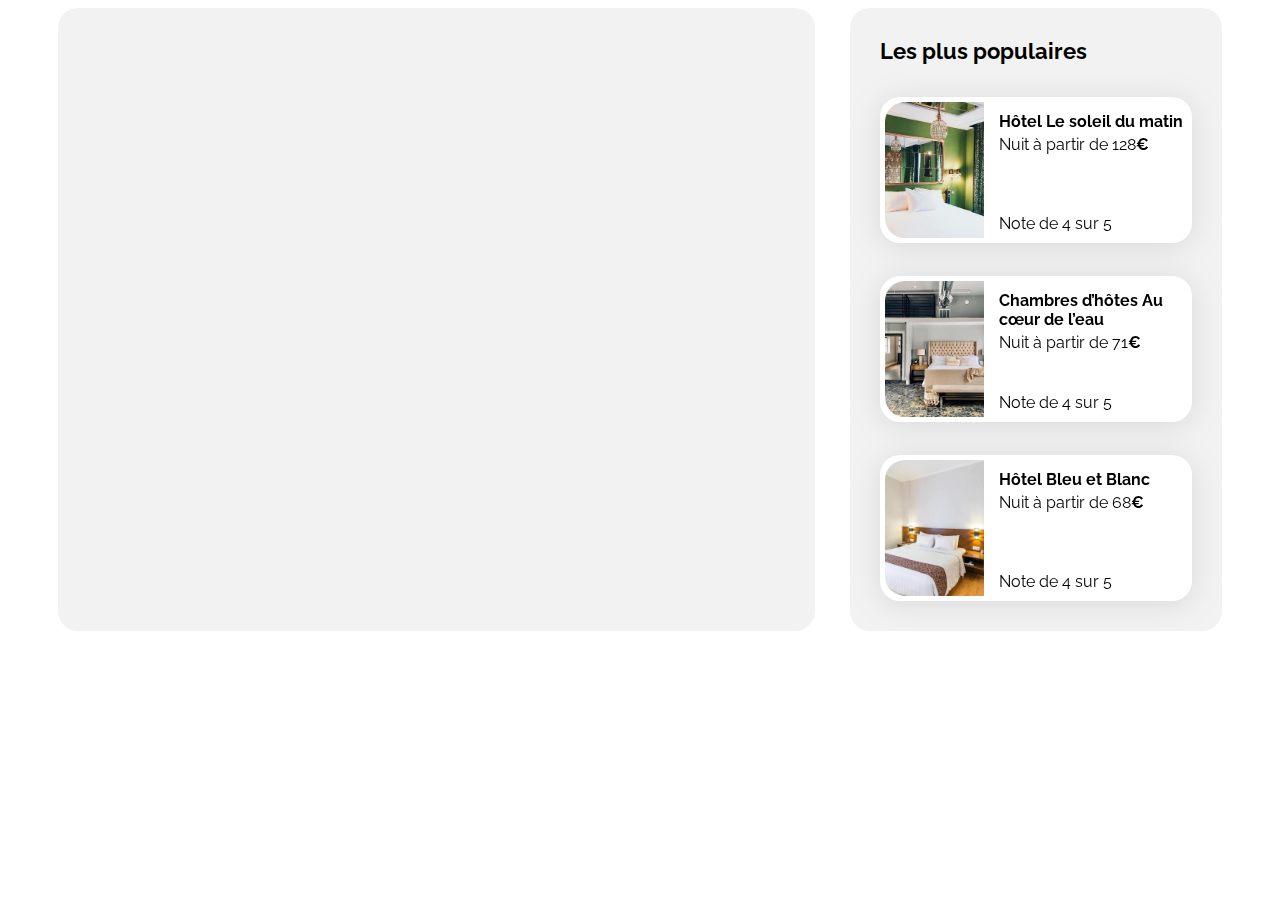
==== index.html @ ba0b985a "Code de base" ====
<!DOCTYPE html>
<html lang="fr">

<head>
    <meta charset="UTF-8">
    <meta name="viewport" content="width=device-width, initial-scale=1.0">
    <title>Booki</title>
    <link rel="preconnect" href="https://fonts.googleapis.com">
    <link rel="preconnect" href="https://fonts.gstatic.com" crossorigin>
    <link href="https://fonts.googleapis.com/css2?family=Raleway:wght@400;500;700&display=swap" rel="stylesheet">
    <link rel="stylesheet" href="https://cdnjs.cloudflare.com/ajax/libs/font-awesome/6.2.1/css/all.min.css"
        integrity="sha512-MV7K8+y+gLIBoVD59lQIYicR65iaqukzvf/nwasF0nqhPay5w/9lJmVM2hMDcnK1OnMGCdVK+iQrJ7lzPJQd1w=="
        crossorigin="anonymous" referrerpolicy="no-referrer" />
    <link rel="stylesheet" href="./css/style.css">
</head>

<body>
    <div class="main-container">
        <header></header>
        <main>
            <div class="hebergements-and-populaires">
                <section class="hebergements">

                </section>
                <section class="populaires">
                    <div class="populaires-title">
                        <h2 class="section-title">Les plus populaires</h2>
                        <i class="fa-solid fa-chart-line" aria-hidden="true"></i>
                    </div>
                    <div class="populaires-cards">
                        <article class="card">
                            <img src="./images/hebergements/emile-guillemot.jpg" alt="Image de la chambre d'hôtel montrant un lit">
                            <div class="card-content">
                                <div class="card-txt">
                                    <h3 class="card-title">Hôtel Le soleil du matin</h3>
                                    <p class="card-subtitle">Nuit à partir de 128<span class="euro">€</span></p>
                                </div>
                                <div class="card-rating">
                                    <i class="fa-xs fa-solid fa-star" aria-hidden="true"></i>
                                    <i class="fa-xs fa-solid fa-star" aria-hidden="true"></i>
                                    <i class="fa-xs fa-solid fa-star" aria-hidden="true"></i>
                                    <i class="fa-xs fa-solid fa-star" aria-hidden="true"></i>
                                    <i class="fa-xs fa-solid fa-star neutral-star" aria-hidden="true"></i>
                                    <span class="sr-only">Note de 4 sur 5</span>
                                </div>
                            </div>
                        </article>
                        <article class="card">
                            <img src="./images/hebergements/aw-creative.jpg" alt="Image de la chambre d'hôtel montrant un lit">
                            <div class="card-content">
                                <div class="card-txt">
                                    <h3 class="card-title">Chambres d’hôtes Au cœur de l’eau</h3>
                                    <p class="card-subtitle">Nuit à partir de 71<span class="euro">€</span></p>
                                </div>
                                <div class="card-rating">
                                    <i class="fa-xs fa-solid fa-star" aria-hidden="true"></i>
                                    <i class="fa-xs fa-solid fa-star" aria-hidden="true"></i>
                                    <i class="fa-xs fa-solid fa-star" aria-hidden="true"></i>
                                    <i class="fa-xs fa-solid fa-star" aria-hidden="true"></i>
                                    <i class="fa-xs fa-solid fa-star neutral-star" aria-hidden="true"></i>
                                    <span class="sr-only">Note de 4 sur 5</span>
                                </div>
                            </div>
                        </article>
                        <article class="card">
                            <img src="./images/hebergements/febrian-zakaria2.jpg" alt="Image de la chambre d'hôtel montrant un lit">
                            <div class="card-content">
                                <div class="card-txt">
                                    <h3 class="card-title">Hôtel Bleu et Blanc</h3>
                                    <p class="card-subtitle">Nuit à partir de 68<span class="euro">€</span></p>
                                </div>
                                <div class="card-rating">
                                    <i class="fa-xs fa-solid fa-star" aria-hidden="true"></i>
                                    <i class="fa-xs fa-solid fa-star" aria-hidden="true"></i>
                                    <i class="fa-xs fa-solid fa-star" aria-hidden="true"></i>
                                    <i class="fa-xs fa-solid fa-star" aria-hidden="true"></i>
                                    <i class="fa-xs fa-solid fa-star neutral-star" aria-hidden="true"></i>
                                    <span class="sr-only">Note de 4 sur 5</span>
                                </div>
                            </div>
                        </article>
                    </div>
                </section>
            </div>
        </main>
        <footer></footer>
    </div>
</body>

</html>
---- css/style.css ----
/****** General ***********/
* {
    font-family: 'Raleway', sans-serif;
}

:root {
    --main-color: #0065FC;
    --main-bg-color: #F2F2F2;
    --filter-bg-color: #DEEBFF;
}

.fa-solid {
    color: var(--main-color);
}

body {
    display: flex;
    justify-content: center;
}

.main-container {
    width: 100%;
    max-width: 1440px;
    padding: 0 50px;
    box-sizing: border-box;
}

.section-title {
    margin: 0;
    font-size: 22px;
}

.card {
    background-color: white;
    border-radius: 20px;
    padding: 5px;
    filter: drop-shadow(0px 3px 15px rgba(0, 0, 0, 0.1));
}

.card img {
    object-fit: cover;
}

.card-title {
    font-size: 16px;
}

.euro {
    font-weight: 700;
}

.neutralStar {
    color: var(--main-bg-color)
}

/****** Hebergements And Populaires ***********/
.hebergements-and-populaires {
    display: flex;
    justify-content: space-between;
}

.hebergements-and-populaires section {
    background-color: var(--main-bg-color);
    border-radius: 20px;
    padding: 30px;
    box-sizing: border-box;
}

/****** Hebergements ***********/
.hebergements {
    width: 65%;
}

/****** Populaires ***********/
.populaires {
    width: 32%;
}

.populaires-title {
    display: flex;
    justify-content: space-between;
    align-items: center;
}

.populaires-cards .card {
    display: flex;
    margin-top: 33px;
}

.populaires-cards img {
    width: 33%;
    height: 136px;
    border-top-left-radius: 20px;
    border-bottom-left-radius: 20px;
}

.populaires-cards .card-content {
    width: 67%;
    padding-left: 15px;
    display: flex;
    flex-direction: column;
    justify-content: space-between;
    box-sizing: border-box;
}

.populaires-cards .card-title {
    margin-top: 10px;
    margin-bottom: 4px;
}

.populaires-cards .card-subtitle {
    margin: 0;
}

.populaires-cards .card-rating {
    margin-bottom: 5px;
}




/* Le code ci-dessous correspond à la version responsive uniquement */

/****** Media queries ***********/
/* Medium devices (tablets, less/equal than 1024px) */
@media (max-width: 1024px) {
    .hebergements-and-populaires {
        flex-direction: column;
    }

    .hebergements {
        width: 100%;
    }

    .populaires {
        width: 100%;
        margin-top: 50px;
    }

    .populaires-cards {
        display: flex;
        flex-direction: row;
        justify-content: space-between;
    }

    .populaires-cards .card {
        width: 30%;
    }

    .populaires-cards .card-title {
        font-size: 14px;
    }

    .populaires-cards .card-subtitle {
        font-size: 13px;
    }
}

/* Small devices (phones, less than 768px) */
@media (max-width: 767.98px) {
    /* ... */
}
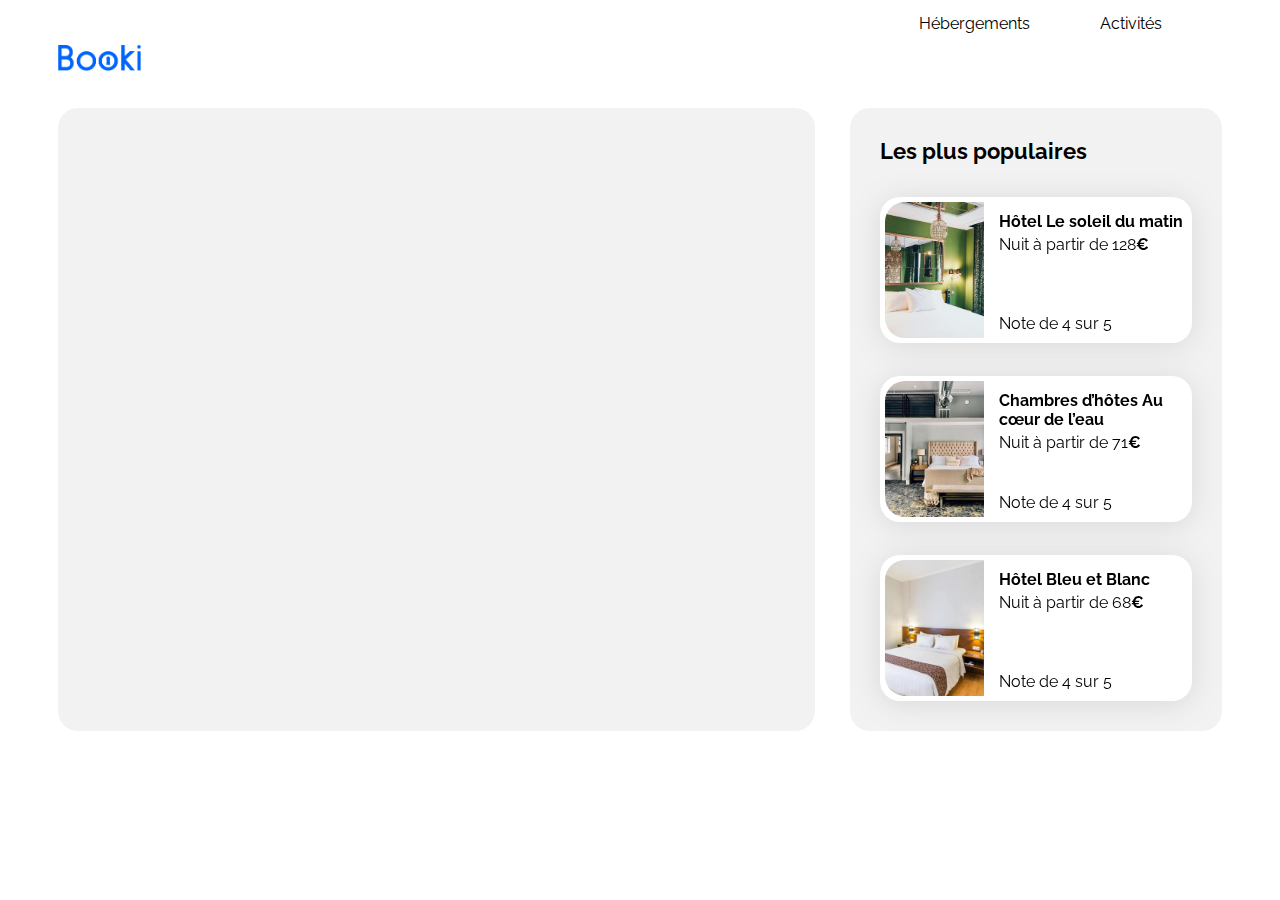
==== commit f0b63da5: "Ajout du logo et de la barre de navigation" ====
--- a/index.html
+++ b/index.html
@@ -1,90 +1,125 @@
 <!DOCTYPE html>
 <html lang="fr">
+  <head>
+    <meta charset="UTF-8" />
+    <meta name="viewport" content="width=device-width, initial-scale=1.0" />
+    <title>Booki</title>
+    <link rel="preconnect" href="https://fonts.googleapis.com" />
+    <link rel="preconnect" href="https://fonts.gstatic.com" crossorigin />
+    <link
+      href="https://fonts.googleapis.com/css2?family=Raleway:wght@400;500;700&display=swap"
+      rel="stylesheet"
+    />
+    <link
+      rel="stylesheet"
+      href="https://cdnjs.cloudflare.com/ajax/libs/font-awesome/6.2.1/css/all.min.css"
+      integrity="sha512-MV7K8+y+gLIBoVD59lQIYicR65iaqukzvf/nwasF0nqhPay5w/9lJmVM2hMDcnK1OnMGCdVK+iQrJ7lzPJQd1w=="
+      crossorigin="anonymous"
+      referrerpolicy="no-referrer"
+    />
+    <link rel="stylesheet" href="./css/style.css" />
+  </head>
 
-<head>
-    <meta charset="UTF-8">
-    <meta name="viewport" content="width=device-width, initial-scale=1.0">
-    <title>Booki</title>
-    <link rel="preconnect" href="https://fonts.googleapis.com">
-    <link rel="preconnect" href="https://fonts.gstatic.com" crossorigin>
-    <link href="https://fonts.googleapis.com/css2?family=Raleway:wght@400;500;700&display=swap" rel="stylesheet">
-    <link rel="stylesheet" href="https://cdnjs.cloudflare.com/ajax/libs/font-awesome/6.2.1/css/all.min.css"
-        integrity="sha512-MV7K8+y+gLIBoVD59lQIYicR65iaqukzvf/nwasF0nqhPay5w/9lJmVM2hMDcnK1OnMGCdVK+iQrJ7lzPJQd1w=="
-        crossorigin="anonymous" referrerpolicy="no-referrer" />
-    <link rel="stylesheet" href="./css/style.css">
-</head>
-
-<body>
+  <body>
     <div class="main-container">
-        <header></header>
-        <main>
-            <div class="hebergements-and-populaires">
-                <section class="hebergements">
-
-                </section>
-                <section class="populaires">
-                    <div class="populaires-title">
-                        <h2 class="section-title">Les plus populaires</h2>
-                        <i class="fa-solid fa-chart-line" aria-hidden="true"></i>
-                    </div>
-                    <div class="populaires-cards">
-                        <article class="card">
-                            <img src="./images/hebergements/emile-guillemot.jpg" alt="Image de la chambre d'hôtel montrant un lit">
-                            <div class="card-content">
-                                <div class="card-txt">
-                                    <h3 class="card-title">Hôtel Le soleil du matin</h3>
-                                    <p class="card-subtitle">Nuit à partir de 128<span class="euro">€</span></p>
-                                </div>
-                                <div class="card-rating">
-                                    <i class="fa-xs fa-solid fa-star" aria-hidden="true"></i>
-                                    <i class="fa-xs fa-solid fa-star" aria-hidden="true"></i>
-                                    <i class="fa-xs fa-solid fa-star" aria-hidden="true"></i>
-                                    <i class="fa-xs fa-solid fa-star" aria-hidden="true"></i>
-                                    <i class="fa-xs fa-solid fa-star neutral-star" aria-hidden="true"></i>
-                                    <span class="sr-only">Note de 4 sur 5</span>
-                                </div>
-                            </div>
-                        </article>
-                        <article class="card">
-                            <img src="./images/hebergements/aw-creative.jpg" alt="Image de la chambre d'hôtel montrant un lit">
-                            <div class="card-content">
-                                <div class="card-txt">
-                                    <h3 class="card-title">Chambres d’hôtes Au cœur de l’eau</h3>
-                                    <p class="card-subtitle">Nuit à partir de 71<span class="euro">€</span></p>
-                                </div>
-                                <div class="card-rating">
-                                    <i class="fa-xs fa-solid fa-star" aria-hidden="true"></i>
-                                    <i class="fa-xs fa-solid fa-star" aria-hidden="true"></i>
-                                    <i class="fa-xs fa-solid fa-star" aria-hidden="true"></i>
-                                    <i class="fa-xs fa-solid fa-star" aria-hidden="true"></i>
-                                    <i class="fa-xs fa-solid fa-star neutral-star" aria-hidden="true"></i>
-                                    <span class="sr-only">Note de 4 sur 5</span>
-                                </div>
-                            </div>
-                        </article>
-                        <article class="card">
-                            <img src="./images/hebergements/febrian-zakaria2.jpg" alt="Image de la chambre d'hôtel montrant un lit">
-                            <div class="card-content">
-                                <div class="card-txt">
-                                    <h3 class="card-title">Hôtel Bleu et Blanc</h3>
-                                    <p class="card-subtitle">Nuit à partir de 68<span class="euro">€</span></p>
-                                </div>
-                                <div class="card-rating">
-                                    <i class="fa-xs fa-solid fa-star" aria-hidden="true"></i>
-                                    <i class="fa-xs fa-solid fa-star" aria-hidden="true"></i>
-                                    <i class="fa-xs fa-solid fa-star" aria-hidden="true"></i>
-                                    <i class="fa-xs fa-solid fa-star" aria-hidden="true"></i>
-                                    <i class="fa-xs fa-solid fa-star neutral-star" aria-hidden="true"></i>
-                                    <span class="sr-only">Note de 4 sur 5</span>
-                                </div>
-                            </div>
-                        </article>
-                    </div>
-                </section>
+      <header>
+        <img src="images/logo/Booki.png" alt="logo-booki" />
+        <nav>
+          <a href="index.html">Hébergements</a>
+          <a href="">Activités</a>
+        </nav>
+      </header>
+      <main>
+        <div class="hebergements-and-populaires">
+          <section class="hebergements"></section>
+          <section class="populaires">
+            <div class="populaires-title">
+              <h2 class="section-title">Les plus populaires</h2>
+              <i class="fa-solid fa-chart-line" aria-hidden="true"></i>
             </div>
-        </main>
-        <footer></footer>
+            <div class="populaires-cards">
+              <article class="card">
+                <img
+                  src="./images/hebergements/emile-guillemot.jpg"
+                  alt="Image de la chambre d'hôtel montrant un lit"
+                />
+                <div class="card-content">
+                  <div class="card-txt">
+                    <h3 class="card-title">Hôtel Le soleil du matin</h3>
+                    <p class="card-subtitle">
+                      Nuit à partir de 128<span class="euro">€</span>
+                    </p>
+                  </div>
+                  <div class="card-rating">
+                    <i class="fa-xs fa-solid fa-star" aria-hidden="true"></i>
+                    <i class="fa-xs fa-solid fa-star" aria-hidden="true"></i>
+                    <i class="fa-xs fa-solid fa-star" aria-hidden="true"></i>
+                    <i class="fa-xs fa-solid fa-star" aria-hidden="true"></i>
+                    <i
+                      class="fa-xs fa-solid fa-star neutral-star"
+                      aria-hidden="true"
+                    ></i>
+                    <span class="sr-only">Note de 4 sur 5</span>
+                  </div>
+                </div>
+              </article>
+              <article class="card">
+                <img
+                  src="./images/hebergements/aw-creative.jpg"
+                  alt="Image de la chambre d'hôtel montrant un lit"
+                />
+                <div class="card-content">
+                  <div class="card-txt">
+                    <h3 class="card-title">
+                      Chambres d’hôtes Au cœur de l’eau
+                    </h3>
+                    <p class="card-subtitle">
+                      Nuit à partir de 71<span class="euro">€</span>
+                    </p>
+                  </div>
+                  <div class="card-rating">
+                    <i class="fa-xs fa-solid fa-star" aria-hidden="true"></i>
+                    <i class="fa-xs fa-solid fa-star" aria-hidden="true"></i>
+                    <i class="fa-xs fa-solid fa-star" aria-hidden="true"></i>
+                    <i class="fa-xs fa-solid fa-star" aria-hidden="true"></i>
+                    <i
+                      class="fa-xs fa-solid fa-star neutral-star"
+                      aria-hidden="true"
+                    ></i>
+                    <span class="sr-only">Note de 4 sur 5</span>
+                  </div>
+                </div>
+              </article>
+              <article class="card">
+                <img
+                  src="./images/hebergements/febrian-zakaria2.jpg"
+                  alt="Image de la chambre d'hôtel montrant un lit"
+                />
+                <div class="card-content">
+                  <div class="card-txt">
+                    <h3 class="card-title">Hôtel Bleu et Blanc</h3>
+                    <p class="card-subtitle">
+                      Nuit à partir de 68<span class="euro">€</span>
+                    </p>
+                  </div>
+                  <div class="card-rating">
+                    <i class="fa-xs fa-solid fa-star" aria-hidden="true"></i>
+                    <i class="fa-xs fa-solid fa-star" aria-hidden="true"></i>
+                    <i class="fa-xs fa-solid fa-star" aria-hidden="true"></i>
+                    <i class="fa-xs fa-solid fa-star" aria-hidden="true"></i>
+                    <i
+                      class="fa-xs fa-solid fa-star neutral-star"
+                      aria-hidden="true"
+                    ></i>
+                    <span class="sr-only">Note de 4 sur 5</span>
+                  </div>
+                </div>
+              </article>
+            </div>
+          </section>
+        </div>
+      </main>
+      <footer></footer>
     </div>
-</body>
-
-</html>+  </body>
+</html>
--- a/css/style.css
+++ b/css/style.css
@@ -1,162 +1,192 @@
 /****** General ***********/
 * {
-    font-family: 'Raleway', sans-serif;
+  font-family: "Raleway", sans-serif;
 }
 
 :root {
-    --main-color: #0065FC;
-    --main-bg-color: #F2F2F2;
-    --filter-bg-color: #DEEBFF;
+  --main-color: #0065fc;
+  --main-bg-color: #f2f2f2;
+  --filter-bg-color: #deebff;
 }
 
 .fa-solid {
-    color: var(--main-color);
+  color: var(--main-color);
 }
 
 body {
-    display: flex;
-    justify-content: center;
+  display: flex;
+  justify-content: center;
 }
 
 .main-container {
-    width: 100%;
-    max-width: 1440px;
-    padding: 0 50px;
-    box-sizing: border-box;
+  width: 100%;
+  max-width: 1440px;
+  padding: 0 50px;
+  box-sizing: border-box;
+}
+
+header {
+  display: flex;
+  flex-direction: row;
+  justify-content: space-between;
+  align-items: center;
+  width: 100%;
+  height: 100px;
+}
+
+header img {
+  width: auto;
+  height: 26px;
+}
+
+header nav {
+  display: flex;
+  flex-direction: row;
+  padding-bottom: 70px;
+}
+
+header a {
+  display: block;
+  padding: 10px;
+  text-decoration: none;
+  margin-right: 50px;
+  color: black;
+}
+
+header a:focus {
+  color: #0065fc;
+  border-top: 1px #0065fc solid;
 }
 
 .section-title {
-    margin: 0;
-    font-size: 22px;
+  margin: 0;
+  font-size: 22px;
 }
 
 .card {
-    background-color: white;
-    border-radius: 20px;
-    padding: 5px;
-    filter: drop-shadow(0px 3px 15px rgba(0, 0, 0, 0.1));
+  background-color: white;
+  border-radius: 20px;
+  padding: 5px;
+  filter: drop-shadow(0px 3px 15px rgba(0, 0, 0, 0.1));
 }
 
 .card img {
-    object-fit: cover;
+  object-fit: cover;
 }
 
 .card-title {
-    font-size: 16px;
+  font-size: 16px;
 }
 
 .euro {
-    font-weight: 700;
+  font-weight: 700;
 }
 
 .neutralStar {
-    color: var(--main-bg-color)
+  color: var(--main-bg-color);
 }
 
 /****** Hebergements And Populaires ***********/
 .hebergements-and-populaires {
-    display: flex;
-    justify-content: space-between;
+  display: flex;
+  justify-content: space-between;
 }
 
 .hebergements-and-populaires section {
-    background-color: var(--main-bg-color);
-    border-radius: 20px;
-    padding: 30px;
-    box-sizing: border-box;
+  background-color: var(--main-bg-color);
+  border-radius: 20px;
+  padding: 30px;
+  box-sizing: border-box;
 }
 
 /****** Hebergements ***********/
 .hebergements {
-    width: 65%;
+  width: 65%;
 }
 
 /****** Populaires ***********/
 .populaires {
-    width: 32%;
+  width: 32%;
 }
 
 .populaires-title {
-    display: flex;
-    justify-content: space-between;
-    align-items: center;
+  display: flex;
+  justify-content: space-between;
+  align-items: center;
 }
 
 .populaires-cards .card {
-    display: flex;
-    margin-top: 33px;
+  display: flex;
+  margin-top: 33px;
 }
 
 .populaires-cards img {
-    width: 33%;
-    height: 136px;
-    border-top-left-radius: 20px;
-    border-bottom-left-radius: 20px;
+  width: 33%;
+  height: 136px;
+  border-top-left-radius: 20px;
+  border-bottom-left-radius: 20px;
 }
 
 .populaires-cards .card-content {
-    width: 67%;
-    padding-left: 15px;
-    display: flex;
-    flex-direction: column;
-    justify-content: space-between;
-    box-sizing: border-box;
+  width: 67%;
+  padding-left: 15px;
+  display: flex;
+  flex-direction: column;
+  justify-content: space-between;
+  box-sizing: border-box;
 }
 
 .populaires-cards .card-title {
-    margin-top: 10px;
-    margin-bottom: 4px;
+  margin-top: 10px;
+  margin-bottom: 4px;
 }
 
 .populaires-cards .card-subtitle {
-    margin: 0;
+  margin: 0;
 }
 
 .populaires-cards .card-rating {
-    margin-bottom: 5px;
+  margin-bottom: 5px;
 }
-
-
-
 
 /* Le code ci-dessous correspond à la version responsive uniquement */
 
 /****** Media queries ***********/
 /* Medium devices (tablets, less/equal than 1024px) */
 @media (max-width: 1024px) {
-    .hebergements-and-populaires {
-        flex-direction: column;
-    }
+  .hebergements-and-populaires {
+    flex-direction: column;
+  }
 
-    .hebergements {
-        width: 100%;
-    }
+  .hebergements {
+    width: 100%;
+  }
 
-    .populaires {
-        width: 100%;
-        margin-top: 50px;
-    }
+  .populaires {
+    width: 100%;
+    margin-top: 50px;
+  }
 
-    .populaires-cards {
-        display: flex;
-        flex-direction: row;
-        justify-content: space-between;
-    }
+  .populaires-cards {
+    display: flex;
+    flex-direction: row;
+    justify-content: space-between;
+  }
 
-    .populaires-cards .card {
-        width: 30%;
-    }
+  .populaires-cards .card {
+    width: 30%;
+  }
 
-    .populaires-cards .card-title {
-        font-size: 14px;
-    }
+  .populaires-cards .card-title {
+    font-size: 14px;
+  }
 
-    .populaires-cards .card-subtitle {
-        font-size: 13px;
-    }
+  .populaires-cards .card-subtitle {
+    font-size: 13px;
+  }
 }
 
 /* Small devices (phones, less than 768px) */
 @media (max-width: 767.98px) {
-    /* ... */
-}+  /* ... */
+}
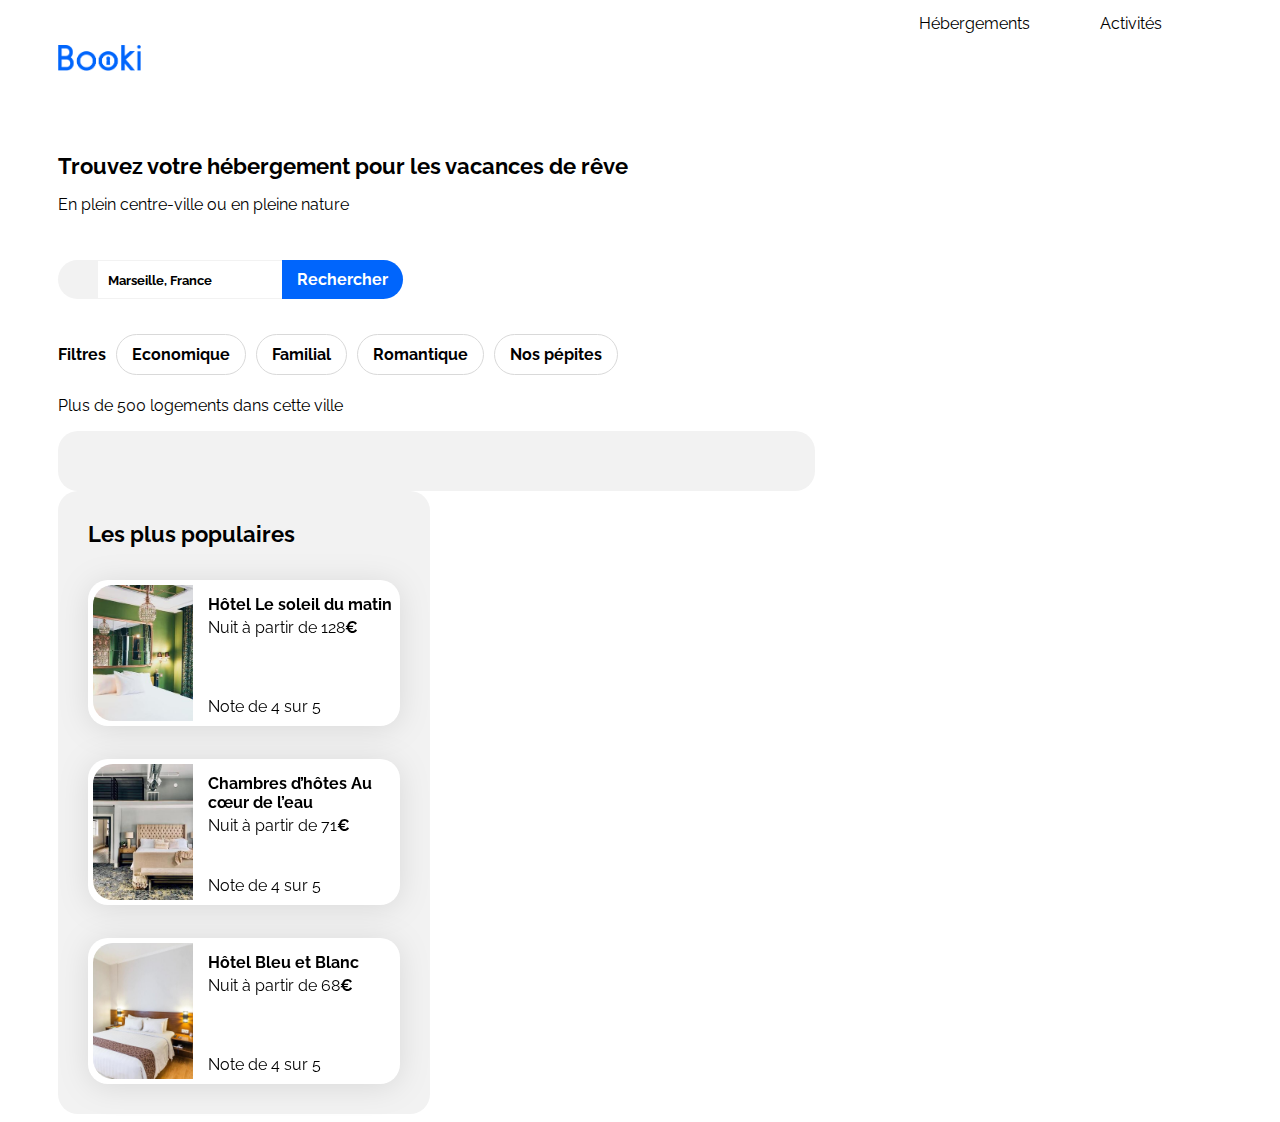
==== commit 84f05ebb: "Ajout du slogan et moteur de recherche" ====
--- a/index.html
+++ b/index.html
@@ -31,6 +31,28 @@
       </header>
       <main>
         <div class="hebergements-and-populaires">
+          <div class="hebergements-and-populaires-title">
+            <h1>Trouvez votre hébergement pour les vacances de rêve</h1>
+            <p>En plein centre-ville ou en pleine nature</p>
+          </div>
+          <form method="get" action=" ">
+            <div class="search-grey-part">
+              <i class="fa-xs fa-solid fa-dog" aria-hidden="true"></i>
+            </div>
+            <input type="text" name="hebergements-search" value="Marseille, France" id="rent-search" />
+            <label for="hebergements-search">Rechercher</label>
+          </form>
+          <div class="filters-hebergements">
+            <p>Filtres</p>
+            <a href="" class="filter">Economique</a>
+            <a href="" class="filter">Familial</a>
+            <a href="" class="filter">Romantique</a>
+            <a href="" class="filter">Nos pépites</a>
+          </div>
+          <div class="nombre-hebergements">
+            <p>Plus de 500 logements dans cette ville</p>
+          </div>
+          
           <section class="hebergements"></section>
           <section class="populaires">
             <div class="populaires-title">
--- a/css/style.css
+++ b/css/style.css
@@ -58,6 +58,10 @@
   border-top: 1px #0065fc solid;
 }
 
+h1 {
+  font-size: 1.4rem;
+}
+
 .section-title {
   margin: 0;
   font-size: 22px;
@@ -86,9 +90,69 @@
   color: var(--main-bg-color);
 }
 
+/****** Moteur de recherche *******************/
+.hebergements-and-populaires-title {
+    margin-top: 30px;
+}
+
+.hebergements-and-populaires form {
+  display: flex;
+  flex-direction: row;
+  margin-top: 30px;
+  font-weight: bold;
+}
+
+.search-grey-part {
+  display: flex;
+  justify-content: center;
+  align-items: center;
+  background-color: #f2f2f2;
+  width: 40px;
+  height: auto;
+  border-bottom-left-radius: 30px;
+  border-top-left-radius: 30px;
+}
+
+.hebergements-and-populaires input {
+  border-left: none;
+  border-right: none;
+  border-top: 1px #f2f2f2 solid;
+  border-bottom: 1px #f2f2f2 solid;
+  font-weight: bold;
+  padding-left: 10px;
+}
+
+.hebergements-and-populaires label {
+  background-color: #0065fc;
+  color: white;
+  padding: 10px 15px;
+  border-top-right-radius: 30px;
+  border-bottom-right-radius: 30px;
+}
+
+/****** Filtres ***********/
+.filters-hebergements {
+  display: flex;
+  flex-direction: row;
+  align-items: center;
+  font-weight: bold;
+  margin-top: 30px;
+  gap: 10px;
+}
+
+.filters-hebergements a {
+  display: block;
+  text-decoration: none;
+  color: black;
+  border: 1px #d9d9d9 solid;
+  border-radius: 30px;
+  padding: 10px 15px 10px 15px;
+}
+
 /****** Hebergements And Populaires ***********/
 .hebergements-and-populaires {
   display: flex;
+  flex-direction: column;
   justify-content: space-between;
 }
 
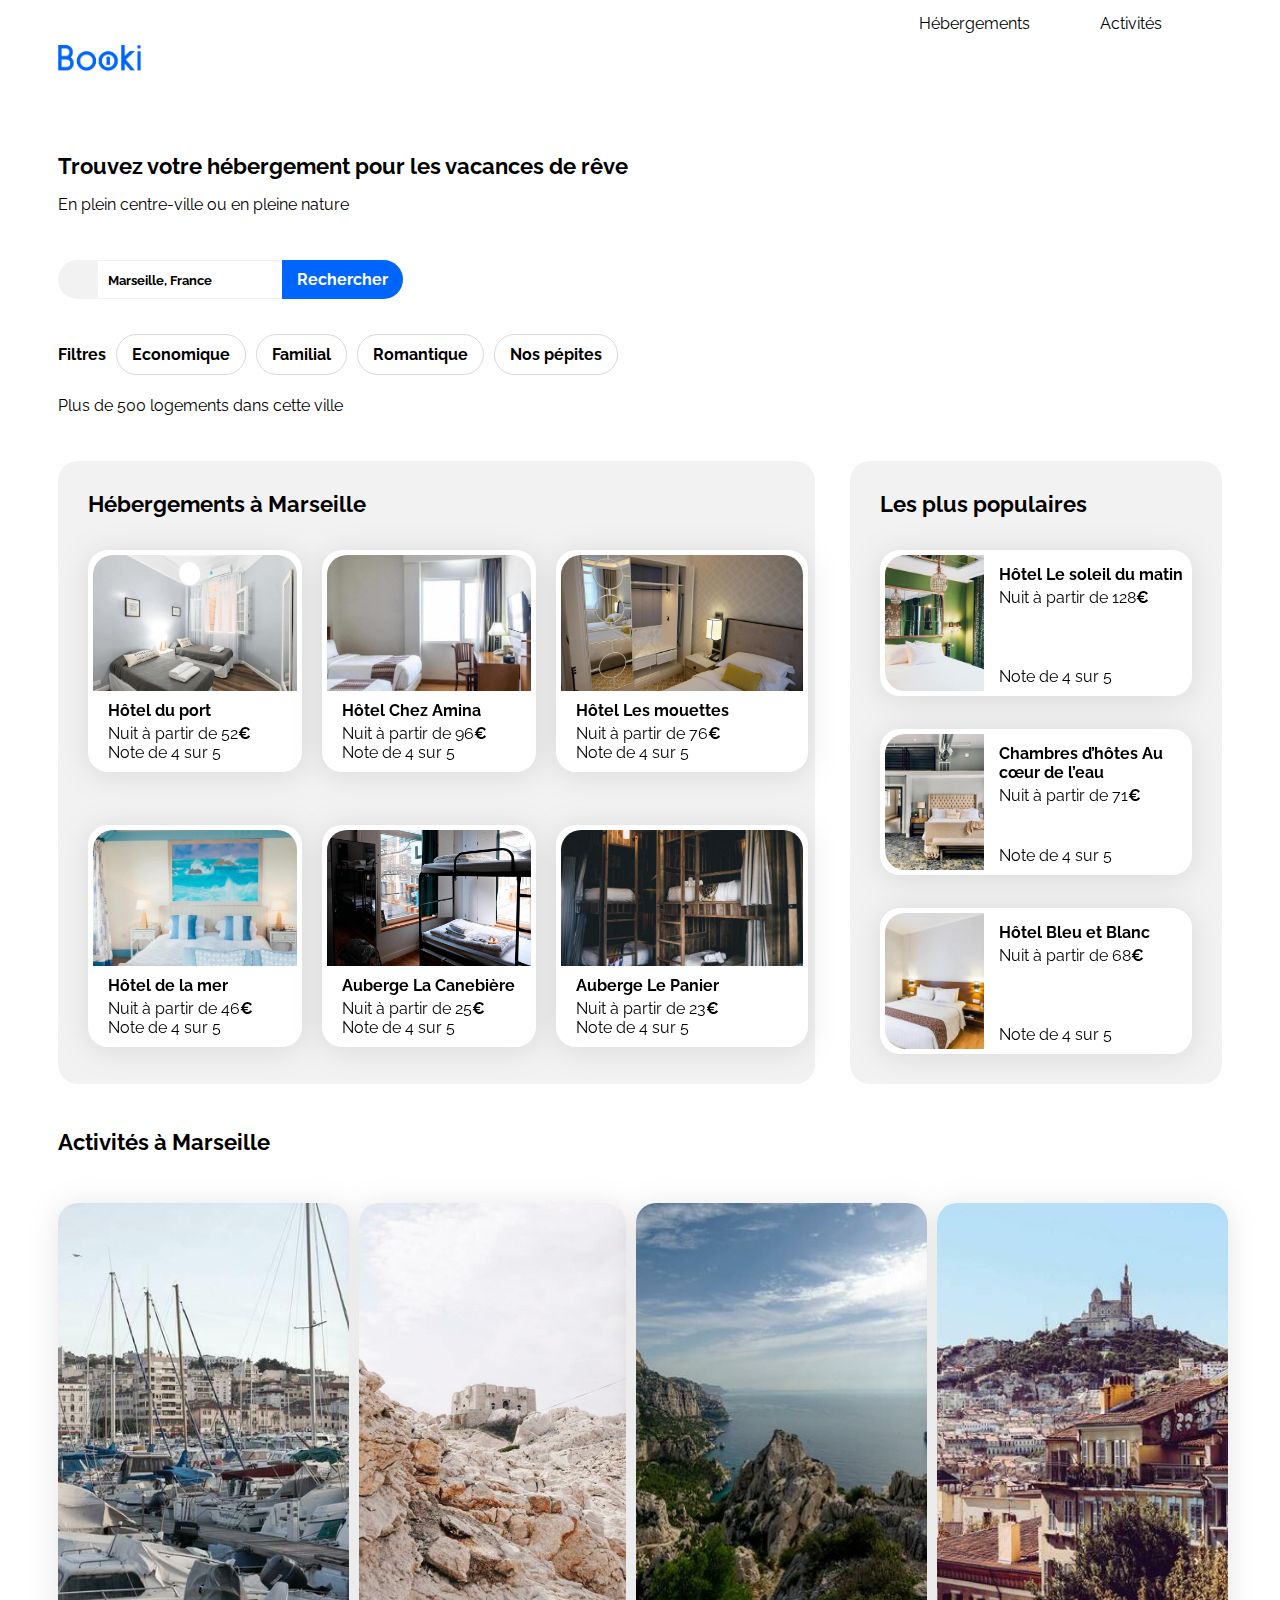
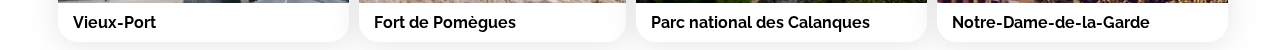
==== commit 2341cc95: "Ajout des activités" ====
--- a/index.html
+++ b/index.html
@@ -39,7 +39,12 @@
             <div class="search-grey-part">
               <i class="fa-xs fa-solid fa-dog" aria-hidden="true"></i>
             </div>
-            <input type="text" name="hebergements-search" value="Marseille, France" id="rent-search" />
+            <input
+              type="text"
+              name="hebergements-search"
+              value="Marseille, France"
+              id="rent-search"
+            />
             <label for="hebergements-search">Rechercher</label>
           </form>
           <div class="filters-hebergements">
@@ -52,88 +57,296 @@
           <div class="nombre-hebergements">
             <p>Plus de 500 logements dans cette ville</p>
           </div>
-          
-          <section class="hebergements"></section>
-          <section class="populaires">
-            <div class="populaires-title">
-              <h2 class="section-title">Les plus populaires</h2>
-              <i class="fa-solid fa-chart-line" aria-hidden="true"></i>
-            </div>
-            <div class="populaires-cards">
+          <div class="resultats">
+            <section class="hebergements">
+              <div class="hebergemens-title">
+                <h1 class="section-title">Hébergements à Marseille</h1>
+              </div>
+              <div class="hebergements-cards">
+                <article class="card">
+                  <img
+                    src="./images/hebergements/fred-kleber.jpg"
+                    alt="Image de la chambre d'hôtel montrant un lit"
+                  />
+                  <div class="card-content">
+                    <div class="card-txt">
+                      <h3 class="card-title">Hôtel du port</h3>
+                      <p class="card-subtitle">
+                        Nuit à partir de 52<span class="euro">€</span>
+                      </p>
+                    </div>
+                    <div class="card-rating">
+                      <i class="fa-xs fa-solid fa-star" aria-hidden="true"></i>
+                      <i class="fa-xs fa-solid fa-star" aria-hidden="true"></i>
+                      <i class="fa-xs fa-solid fa-star" aria-hidden="true"></i>
+                      <i class="fa-xs fa-solid fa-star" aria-hidden="true"></i>
+                      <i
+                        class="fa-xs fa-solid fa-star neutral-star"
+                        aria-hidden="true"
+                      ></i>
+                      <span class="sr-only">Note de 4 sur 5</span>
+                    </div>
+                  </div>
+                </article>
+                <article class="card">
+                  <img
+                    src="./images/hebergements/febrian-zakaria.jpg"
+                    alt="Image de la chambre d'hôtel montrant un lit"
+                  />
+                  <div class="card-content">
+                    <div class="card-txt">
+                      <h3 class="card-title">Hôtel Chez Amina</h3>
+                      <p class="card-subtitle">
+                        Nuit à partir de 96<span class="euro">€</span>
+                      </p>
+                    </div>
+                    <div class="card-rating">
+                      <i class="fa-xs fa-solid fa-star" aria-hidden="true"></i>
+                      <i class="fa-xs fa-solid fa-star" aria-hidden="true"></i>
+                      <i class="fa-xs fa-solid fa-star" aria-hidden="true"></i>
+                      <i class="fa-xs fa-solid fa-star" aria-hidden="true"></i>
+                      <i
+                        class="fa-xs fa-solid fa-star neutral-star"
+                        aria-hidden="true"
+                      ></i>
+                      <span class="sr-only">Note de 4 sur 5</span>
+                    </div>
+                  </div>
+                </article>
+                <article class="card">
+                  <img
+                    src="./images/hebergements/reisetopia.jpg"
+                    alt="Image de la chambre d'hôtel montrant un lit"
+                  />
+                  <div class="card-content">
+                    <div class="card-txt">
+                      <h3 class="card-title">Hôtel Les mouettes</h3>
+                      <p class="card-subtitle">
+                        Nuit à partir de 76<span class="euro">€</span>
+                      </p>
+                    </div>
+                    <div class="card-rating">
+                      <i class="fa-xs fa-solid fa-star" aria-hidden="true"></i>
+                      <i class="fa-xs fa-solid fa-star" aria-hidden="true"></i>
+                      <i class="fa-xs fa-solid fa-star" aria-hidden="true"></i>
+                      <i class="fa-xs fa-solid fa-star" aria-hidden="true"></i>
+                      <i
+                        class="fa-xs fa-solid fa-star neutral-star"
+                        aria-hidden="true"
+                      ></i>
+                      <span class="sr-only">Note de 4 sur 5</span>
+                    </div>
+                  </div>
+                </article>
+                <article class="card">
+                  <img
+                    src="./images/hebergements/annie-spratt.jpg"
+                    alt="Image de la chambre d'hôtel montrant un lit"
+                  />
+                  <div class="card-content">
+                    <div class="card-txt">
+                      <h3 class="card-title">Hôtel de la mer</h3>
+                      <p class="card-subtitle">
+                        Nuit à partir de 46<span class="euro">€</span>
+                      </p>
+                    </div>
+                    <div class="card-rating">
+                      <i class="fa-xs fa-solid fa-star" aria-hidden="true"></i>
+                      <i class="fa-xs fa-solid fa-star" aria-hidden="true"></i>
+                      <i class="fa-xs fa-solid fa-star" aria-hidden="true"></i>
+                      <i class="fa-xs fa-solid fa-star" aria-hidden="true"></i>
+                      <i
+                        class="fa-xs fa-solid fa-star neutral-star"
+                        aria-hidden="true"
+                      ></i>
+                      <span class="sr-only">Note de 4 sur 5</span>
+                    </div>
+                  </div>
+                </article>
+                <article class="card">
+                  <img
+                    src="./images/hebergements/marcus-loke.jpg"
+                    alt="Image de la chambre d'hôtel montrant un lit"
+                  />
+                  <div class="card-content">
+                    <div class="card-txt">
+                      <h3 class="card-title">Auberge La Canebière</h3>
+                      <p class="card-subtitle">
+                        Nuit à partir de 25<span class="euro">€</span>
+                      </p>
+                    </div>
+                    <div class="card-rating">
+                      <i class="fa-xs fa-solid fa-star" aria-hidden="true"></i>
+                      <i class="fa-xs fa-solid fa-star" aria-hidden="true"></i>
+                      <i class="fa-xs fa-solid fa-star" aria-hidden="true"></i>
+                      <i class="fa-xs fa-solid fa-star" aria-hidden="true"></i>
+                      <i
+                        class="fa-xs fa-solid fa-star neutral-star"
+                        aria-hidden="true"
+                      ></i>
+                      <span class="sr-only">Note de 4 sur 5</span>
+                    </div>
+                  </div>
+                </article>
+                <article class="card">
+                  <img
+                    src="./images/hebergements/nicate-lee.jpg"
+                    alt="Image de la chambre d'hôtel montrant un lit"
+                  />
+                  <div class="card-content">
+                    <div class="card-txt">
+                      <h3 class="card-title">Auberge Le Panier</h3>
+                      <p class="card-subtitle">
+                        Nuit à partir de 23<span class="euro">€</span>
+                      </p>
+                    </div>
+                    <div class="card-rating">
+                      <i class="fa-xs fa-solid fa-star" aria-hidden="true"></i>
+                      <i class="fa-xs fa-solid fa-star" aria-hidden="true"></i>
+                      <i class="fa-xs fa-solid fa-star" aria-hidden="true"></i>
+                      <i class="fa-xs fa-solid fa-star" aria-hidden="true"></i>
+                      <i
+                        class="fa-xs fa-solid fa-star neutral-star"
+                        aria-hidden="true"
+                      ></i>
+                      <span class="sr-only">Note de 4 sur 5</span>
+                    </div>
+                  </div>
+                </article>
+              </div>
+            </section>
+            <section class="populaires">
+              <div class="populaires-title">
+                <h2 class="section-title">Les plus populaires</h2>
+                <i class="fa-solid fa-chart-line" aria-hidden="true"></i>
+              </div>
+              <div class="populaires-cards">
+                <article class="card">
+                  <img
+                    src="./images/hebergements/emile-guillemot.jpg"
+                    alt="Image de la chambre d'hôtel montrant un lit"
+                  />
+                  <div class="card-content">
+                    <div class="card-txt">
+                      <h3 class="card-title">Hôtel Le soleil du matin</h3>
+                      <p class="card-subtitle">
+                        Nuit à partir de 128<span class="euro">€</span>
+                      </p>
+                    </div>
+                    <div class="card-rating">
+                      <i class="fa-xs fa-solid fa-star" aria-hidden="true"></i>
+                      <i class="fa-xs fa-solid fa-star" aria-hidden="true"></i>
+                      <i class="fa-xs fa-solid fa-star" aria-hidden="true"></i>
+                      <i class="fa-xs fa-solid fa-star" aria-hidden="true"></i>
+                      <i
+                        class="fa-xs fa-solid fa-star neutral-star"
+                        aria-hidden="true"
+                      ></i>
+                      <span class="sr-only">Note de 4 sur 5</span>
+                    </div>
+                  </div>
+                </article>
+                <article class="card">
+                  <img
+                    src="./images/hebergements/aw-creative.jpg"
+                    alt="Image de la chambre d'hôtel montrant un lit"
+                  />
+                  <div class="card-content">
+                    <div class="card-txt">
+                      <h3 class="card-title">
+                        Chambres d’hôtes Au cœur de l’eau
+                      </h3>
+                      <p class="card-subtitle">
+                        Nuit à partir de 71<span class="euro">€</span>
+                      </p>
+                    </div>
+                    <div class="card-rating">
+                      <i class="fa-xs fa-solid fa-star" aria-hidden="true"></i>
+                      <i class="fa-xs fa-solid fa-star" aria-hidden="true"></i>
+                      <i class="fa-xs fa-solid fa-star" aria-hidden="true"></i>
+                      <i class="fa-xs fa-solid fa-star" aria-hidden="true"></i>
+                      <i
+                        class="fa-xs fa-solid fa-star neutral-star"
+                        aria-hidden="true"
+                      ></i>
+                      <span class="sr-only">Note de 4 sur 5</span>
+                    </div>
+                  </div>
+                </article>
+                <article class="card">
+                  <img
+                    src="./images/hebergements/febrian-zakaria2.jpg"
+                    alt="Image de la chambre d'hôtel montrant un lit"
+                  />
+                  <div class="card-content">
+                    <div class="card-txt">
+                      <h3 class="card-title">Hôtel Bleu et Blanc</h3>
+                      <p class="card-subtitle">
+                        Nuit à partir de 68<span class="euro">€</span>
+                      </p>
+                    </div>
+                    <div class="card-rating">
+                      <i class="fa-xs fa-solid fa-star" aria-hidden="true"></i>
+                      <i class="fa-xs fa-solid fa-star" aria-hidden="true"></i>
+                      <i class="fa-xs fa-solid fa-star" aria-hidden="true"></i>
+                      <i class="fa-xs fa-solid fa-star" aria-hidden="true"></i>
+                      <i
+                        class="fa-xs fa-solid fa-star neutral-star"
+                        aria-hidden="true"
+                      ></i>
+                      <span class="sr-only">Note de 4 sur 5</span>
+                    </div>
+                  </div>
+                </article>
+              </div>
+            </section>
+          </div>
+        </div>
+        <div class="activites">
+          <h1>Activités à Marseille</h1>
+          <section>
+            <div class="activites-cards">
               <article class="card">
                 <img
-                  src="./images/hebergements/emile-guillemot.jpg"
-                  alt="Image de la chambre d'hôtel montrant un lit"
+                  src="./images/activites/reno-laithienne.jpg"
+                  alt="Image d'un lieu touristique"
                 />
                 <div class="card-content">
                   <div class="card-txt">
-                    <h3 class="card-title">Hôtel Le soleil du matin</h3>
-                    <p class="card-subtitle">
-                      Nuit à partir de 128<span class="euro">€</span>
-                    </p>
-                  </div>
-                  <div class="card-rating">
-                    <i class="fa-xs fa-solid fa-star" aria-hidden="true"></i>
-                    <i class="fa-xs fa-solid fa-star" aria-hidden="true"></i>
-                    <i class="fa-xs fa-solid fa-star" aria-hidden="true"></i>
-                    <i class="fa-xs fa-solid fa-star" aria-hidden="true"></i>
-                    <i
-                      class="fa-xs fa-solid fa-star neutral-star"
-                      aria-hidden="true"
-                    ></i>
-                    <span class="sr-only">Note de 4 sur 5</span>
+                    <h3 class="card-title">Vieux-Port</h3>
                   </div>
                 </div>
               </article>
               <article class="card">
                 <img
-                  src="./images/hebergements/aw-creative.jpg"
-                  alt="Image de la chambre d'hôtel montrant un lit"
+                  src="./images/activites/paul-hermann.jpg"
+                  alt="Image d'un lieu touristique"
                 />
                 <div class="card-content">
                   <div class="card-txt">
-                    <h3 class="card-title">
-                      Chambres d’hôtes Au cœur de l’eau
-                    </h3>
-                    <p class="card-subtitle">
-                      Nuit à partir de 71<span class="euro">€</span>
-                    </p>
-                  </div>
-                  <div class="card-rating">
-                    <i class="fa-xs fa-solid fa-star" aria-hidden="true"></i>
-                    <i class="fa-xs fa-solid fa-star" aria-hidden="true"></i>
-                    <i class="fa-xs fa-solid fa-star" aria-hidden="true"></i>
-                    <i class="fa-xs fa-solid fa-star" aria-hidden="true"></i>
-                    <i
-                      class="fa-xs fa-solid fa-star neutral-star"
-                      aria-hidden="true"
-                    ></i>
-                    <span class="sr-only">Note de 4 sur 5</span>
+                    <h3 class="card-title">Fort de Pomègues</h3>
                   </div>
                 </div>
               </article>
               <article class="card">
                 <img
-                  src="./images/hebergements/febrian-zakaria2.jpg"
-                  alt="Image de la chambre d'hôtel montrant un lit"
+                  src="./images/activites/kilyan-sockalingum.jpg"
+                  alt="Image d'un lieu touristique"
                 />
                 <div class="card-content">
                   <div class="card-txt">
-                    <h3 class="card-title">Hôtel Bleu et Blanc</h3>
-                    <p class="card-subtitle">
-                      Nuit à partir de 68<span class="euro">€</span>
-                    </p>
-                  </div>
-                  <div class="card-rating">
-                    <i class="fa-xs fa-solid fa-star" aria-hidden="true"></i>
-                    <i class="fa-xs fa-solid fa-star" aria-hidden="true"></i>
-                    <i class="fa-xs fa-solid fa-star" aria-hidden="true"></i>
-                    <i class="fa-xs fa-solid fa-star" aria-hidden="true"></i>
-                    <i
-                      class="fa-xs fa-solid fa-star neutral-star"
-                      aria-hidden="true"
-                    ></i>
-                    <span class="sr-only">Note de 4 sur 5</span>
+                    <h3 class="card-title">Parc national des Calanques</h3>
+                  </div>
+                </div>
+              </article>
+              <article class="card">
+                <img
+                  src="./images/activites/florian-wehde.jpg"
+                  alt="Image d'un lieu touristique"
+                />
+                <div class="card-content">
+                  <div class="card-txt">
+                    <h3 class="card-title">Notre-Dame-de-la-Garde</h3>
                   </div>
                 </div>
               </article>
--- a/css/style.css
+++ b/css/style.css
@@ -92,7 +92,7 @@
 
 /****** Moteur de recherche *******************/
 .hebergements-and-populaires-title {
-    margin-top: 30px;
+  margin-top: 30px;
 }
 
 .hebergements-and-populaires form {
@@ -163,9 +163,56 @@
   box-sizing: border-box;
 }
 
-/****** Hebergements ***********/
+/****** Resultats **************/
+.resultats {
+  display: flex;
+  flex-direction: row;
+  margin-top: 30px;
+  gap: 3%;
+}
+
 .hebergements {
   width: 65%;
+}
+
+/****** Hebergements **********/
+.hebergements-cards {
+  display: grid;
+  grid-template: repeat(2, 1fr) / repeat(3, 1fr);
+  gap: 20px;
+}
+
+.hebergements-cards .card {
+  display: flex;
+  flex-direction: column;
+  margin-top: 33px;
+}
+
+.hebergements-cards img {
+  height: 136px;
+  border-top-left-radius: 20px;
+  border-top-right-radius: 20px;
+}
+
+.hebergements-cards .card-content {
+  padding-left: 15px;
+  display: flex;
+  flex-direction: column;
+  justify-content: space-between;
+  box-sizing: border-box;
+}
+
+.hebergements-cards .card-title {
+  margin-top: 10px;
+  margin-bottom: 4px;
+}
+
+.hebergements-cards .card-subtitle {
+  margin: 0;
+}
+
+.hebergements-cards .card-rating {
+  margin-bottom: 5px;
 }
 
 /****** Populaires ***********/
@@ -213,6 +260,39 @@
   margin-bottom: 5px;
 }
 
+/****** Activités ***********/
+.activites {
+  display: flex;
+  flex-direction: column;
+  margin-top: 30px;
+}
+
+.activites-cards {
+  display: flex;
+  flex-direction: row;
+  gap: 10px;
+}
+
+.activites-cards .card {
+  display: flex;
+  flex-direction: column;
+  width: 25%;
+  padding: 0px;
+  margin-top: 33px;
+}
+
+.activites-cards img {
+  height: 400px;
+  border-top-left-radius: 20px;
+  border-top-right-radius: 20px;
+}
+
+.activites-cards .card-title {
+  padding-left: 15px;
+  margin-top: 10px;
+  margin-bottom: 10px;
+}
+
 /* Le code ci-dessous correspond à la version responsive uniquement */
 
 /****** Media queries ***********/
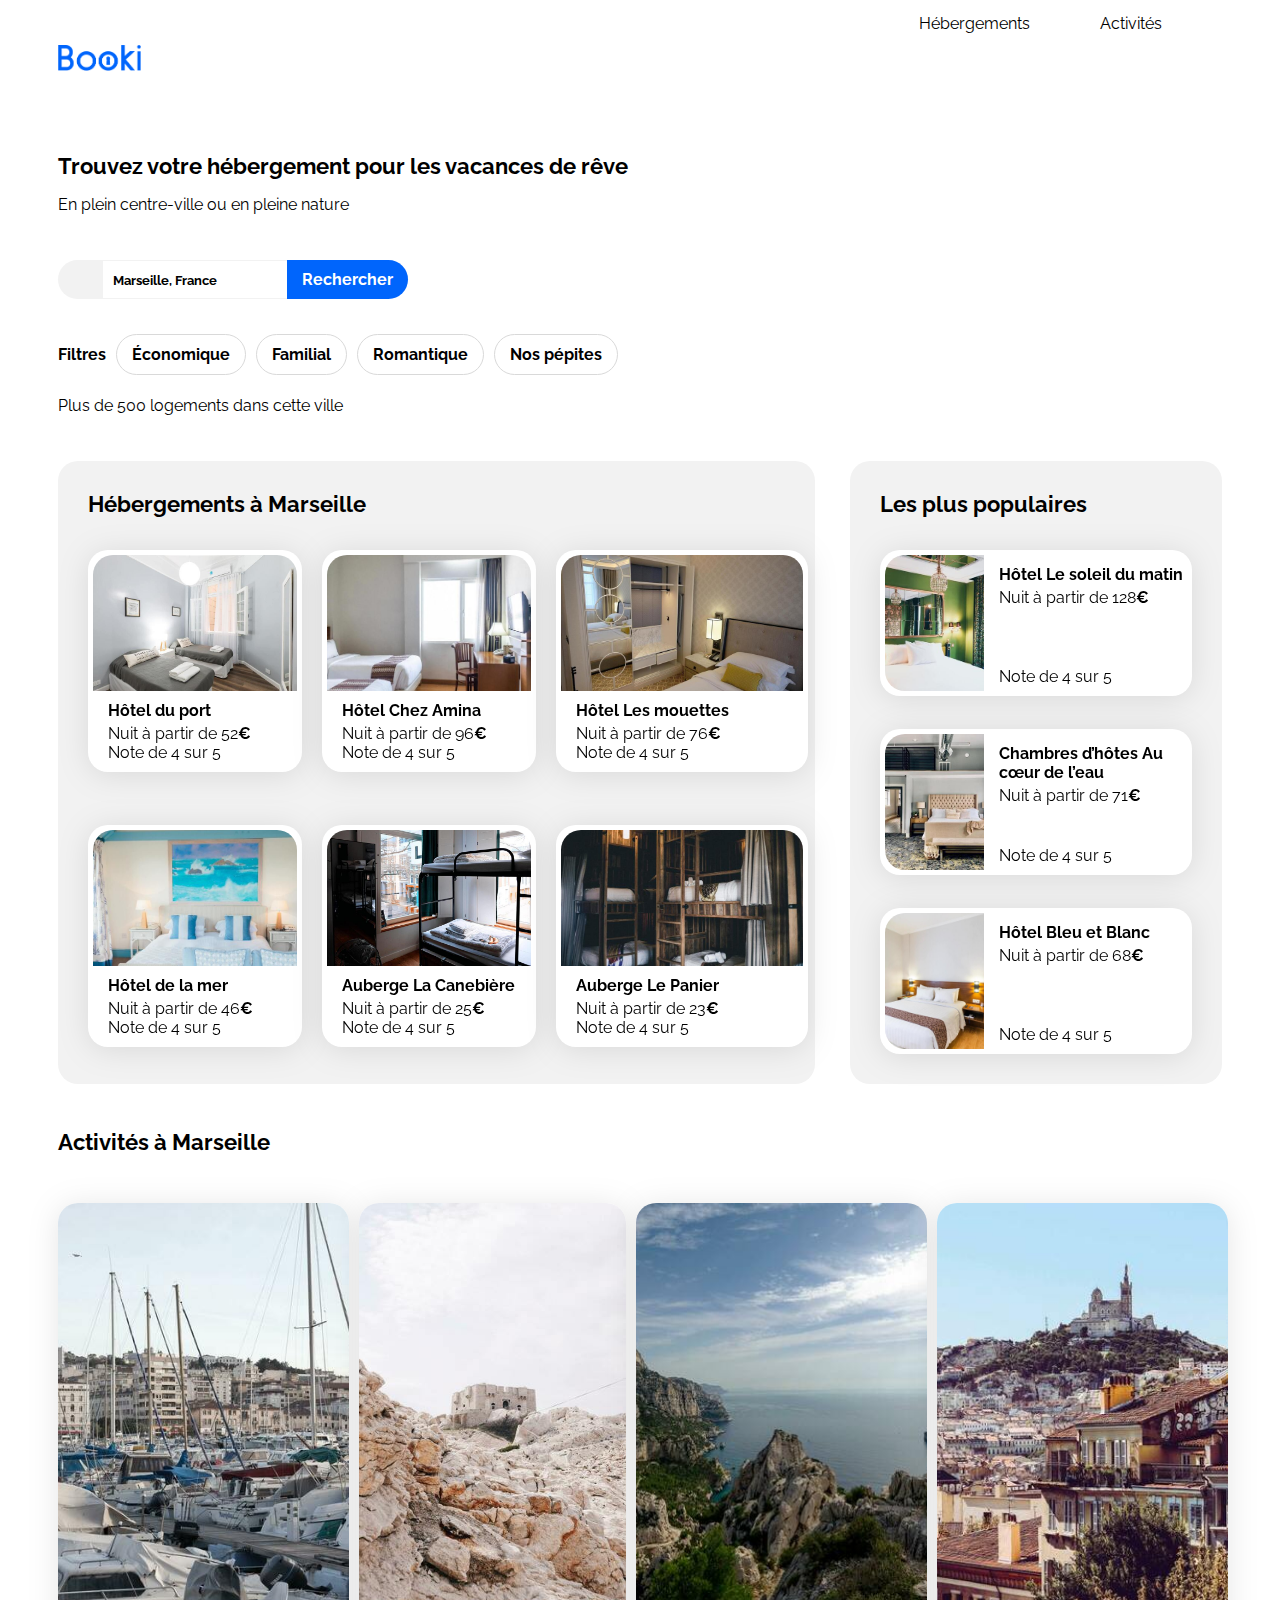
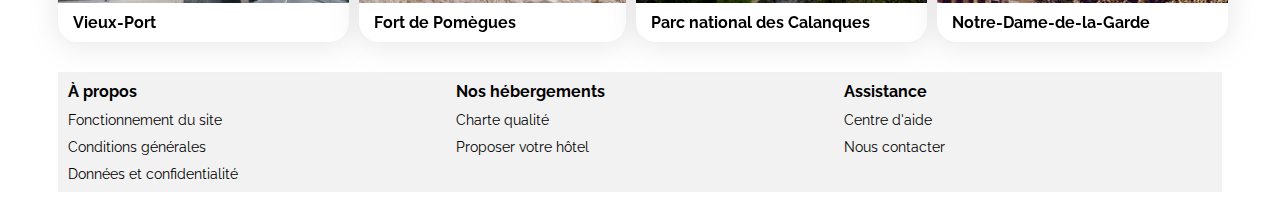
==== commit 0c2563de: "Ajout du footer" ====
--- a/index.html
+++ b/index.html
@@ -25,8 +25,8 @@
       <header>
         <img src="images/logo/Booki.png" alt="logo-booki" />
         <nav>
-          <a href="index.html">Hébergements</a>
-          <a href="">Activités</a>
+          <a href="#resultats">Hébergements</a>
+          <a href="#activites">Activités</a>
         </nav>
       </header>
       <main>
@@ -45,19 +45,19 @@
               value="Marseille, France"
               id="rent-search"
             />
-            <label for="hebergements-search">Rechercher</label>
+            <label for="hebergements-search"><a href="#">Rechercher</a></label>
           </form>
           <div class="filters-hebergements">
             <p>Filtres</p>
-            <a href="" class="filter">Economique</a>
-            <a href="" class="filter">Familial</a>
-            <a href="" class="filter">Romantique</a>
-            <a href="" class="filter">Nos pépites</a>
+            <a href="#" class="filter">Économique</a>
+            <a href="#" class="filter">Familial</a>
+            <a href="#" class="filter">Romantique</a>
+            <a href="#" class="filter">Nos pépites</a>
           </div>
           <div class="nombre-hebergements">
             <p>Plus de 500 logements dans cette ville</p>
           </div>
-          <div class="resultats">
+          <div class="resultats" id="resultats">
             <section class="hebergements">
               <div class="hebergemens-title">
                 <h1 class="section-title">Hébergements à Marseille</h1>
@@ -302,7 +302,7 @@
             </section>
           </div>
         </div>
-        <div class="activites">
+        <div class="activites" id="activites">
           <h1>Activités à Marseille</h1>
           <section>
             <div class="activites-cards">
@@ -354,7 +354,26 @@
           </section>
         </div>
       </main>
-      <footer></footer>
+      <footer>
+        <section class="pied-2-page">
+          <article class="colonne-pied">
+            <h4>À propos</h4>
+            <a href="#">Fonctionnement du site</a>
+            <a href="#">Conditions générales</a>
+            <a href="">Données et confidentialité</a>
+          </article>
+          <article class="colonne-pied">
+            <h4>Nos hébergements</h4>
+            <a href="#">Charte qualité</a>
+            <a href="#">Proposer votre hôtel</a>
+          </article>
+          <article class="colonne-pied">
+            <h4>Assistance</h4>
+            <a href="#">Centre d'aide</a>
+            <a href="#">Nous contacter</a>
+          </article>
+        </section>
+      </footer>
     </div>
   </body>
 </html>
--- a/css/style.css
+++ b/css/style.css
@@ -53,13 +53,17 @@
   color: black;
 }
 
-header a:focus {
+header a:active {
   color: #0065fc;
   border-top: 1px #0065fc solid;
 }
 
 h1 {
   font-size: 1.4rem;
+}
+
+a {
+    text-decoration: none;
 }
 
 .section-title {
@@ -107,7 +111,7 @@
   justify-content: center;
   align-items: center;
   background-color: #f2f2f2;
-  width: 40px;
+  width: 45px;
   height: auto;
   border-bottom-left-radius: 30px;
   border-top-left-radius: 30px;
@@ -124,10 +128,13 @@
 
 .hebergements-and-populaires label {
   background-color: #0065fc;
-  color: white;
   padding: 10px 15px;
   border-top-right-radius: 30px;
   border-bottom-right-radius: 30px;
+}
+
+.hebergements-and-populaires a {
+    color: white;
 }
 
 /****** Filtres ***********/
@@ -293,6 +300,35 @@
   margin-bottom: 10px;
 }
 
+/****** Footer ******************/
+.pied-2-page {
+    width: 100%;
+    margin-top: 30px;
+    display: flex;
+    flex-direction: row;
+    justify-content: flex-start;
+    background-color: #f2f2f2;
+}
+
+.colonne-pied {
+    display: flex;
+    flex-direction: column;
+    width: 100%;
+    padding: 10px;
+    gap: 10px;
+}
+
+.pied-2-page a {
+    display: block;
+    color: black;
+    font-size: 0.9em;
+}
+
+.pied-2-page h4 {
+    display: block;
+    margin: 0px;
+}
+
 /* Le code ci-dessous correspond à la version responsive uniquement */
 
 /****** Media queries ***********/
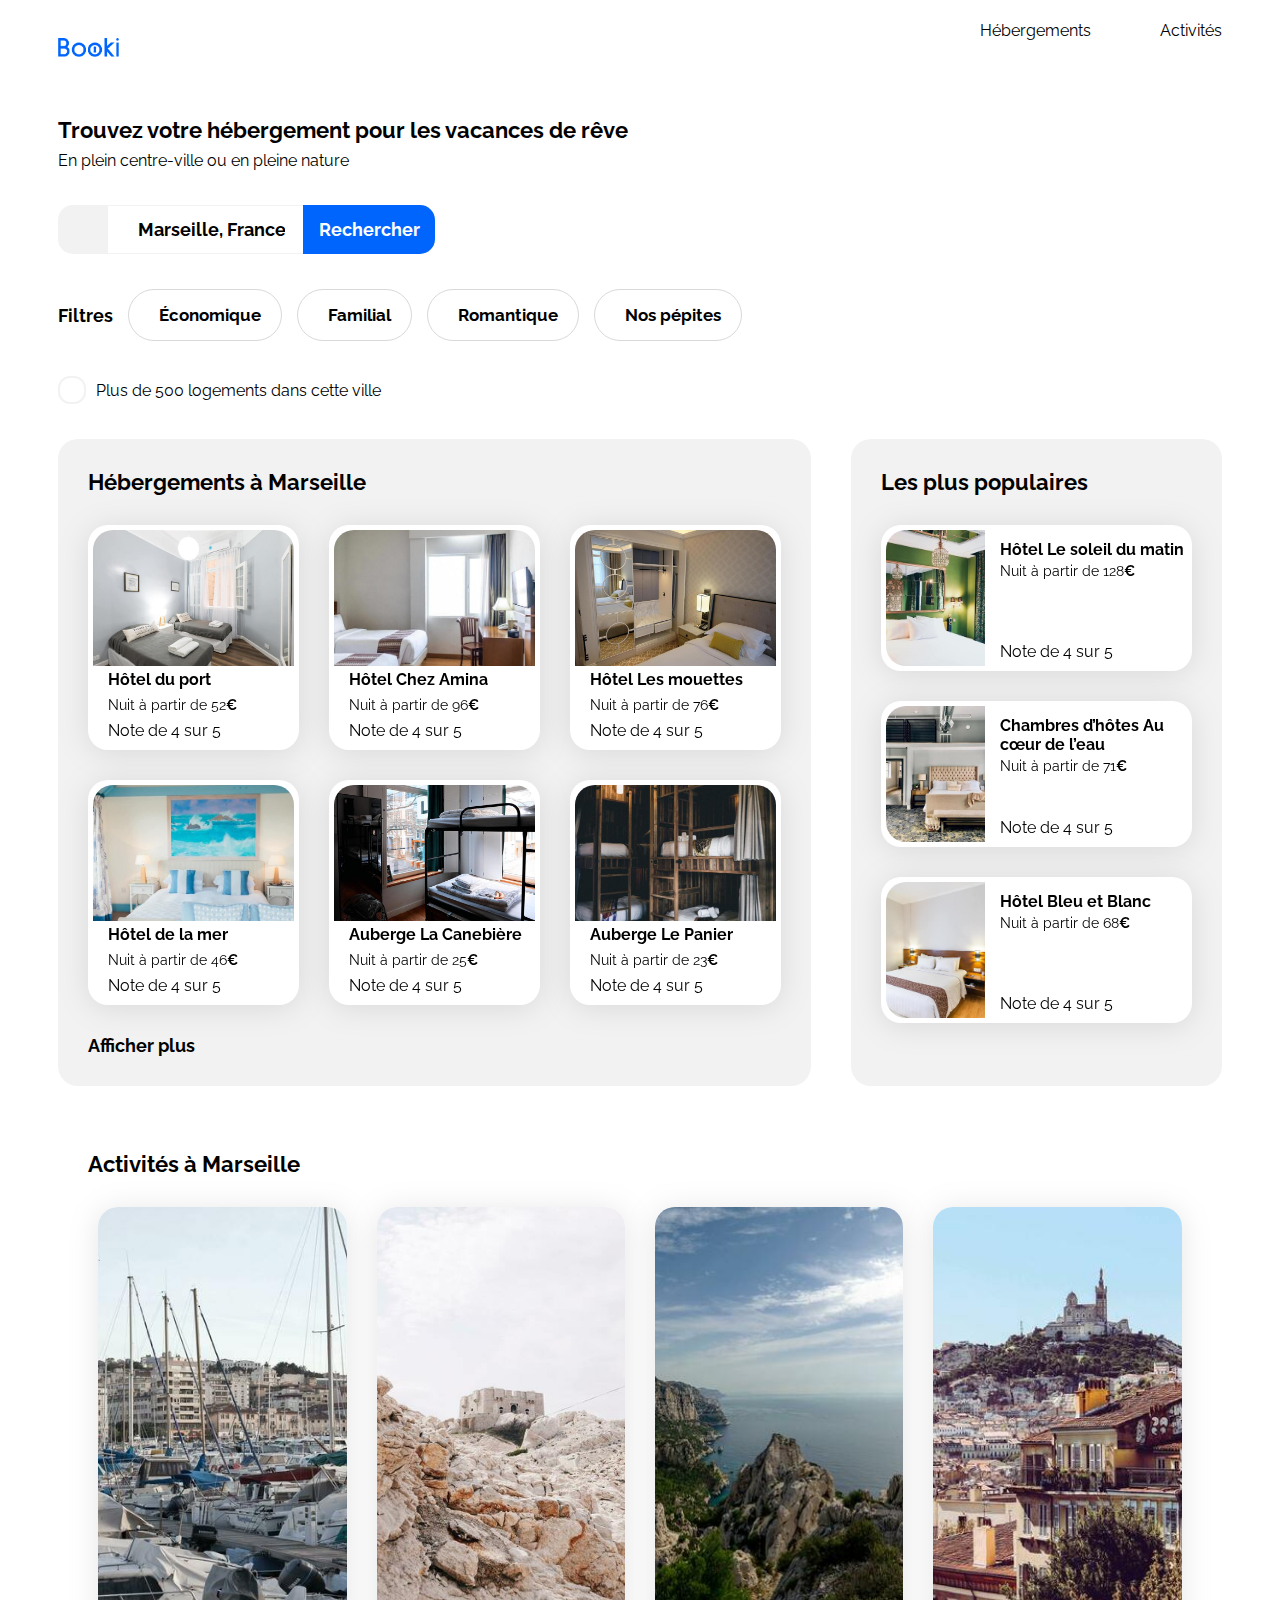
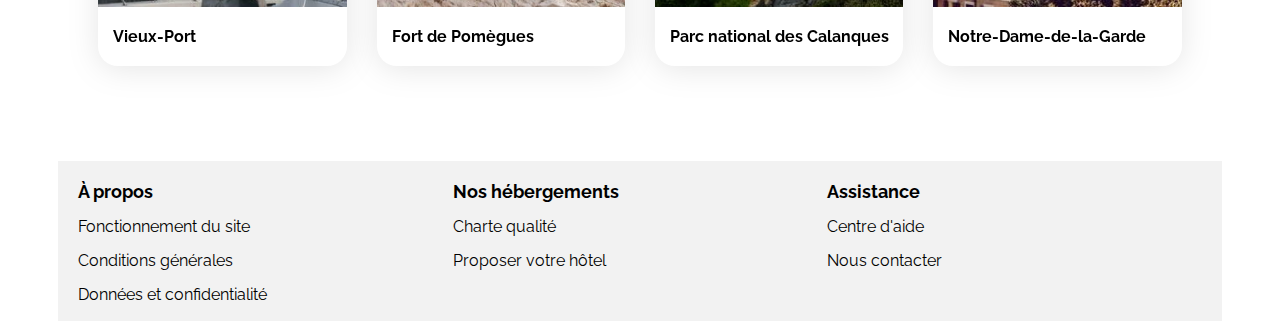
==== commit d73d8d12: "Ajustement pour conformer à la maquette" ====
--- a/index.html
+++ b/index.html
@@ -37,187 +37,210 @@
           </div>
           <form method="get" action=" ">
             <div class="search-grey-part">
-              <i class="fa-xs fa-solid fa-dog" aria-hidden="true"></i>
+              <i
+                class="fa-lg fa-solid fa-location-dot"
+                style="color: black"
+                aria-hidden="true"
+              ></i>
             </div>
             <input
-              type="text"
+              type="search"
               name="hebergements-search"
+              id="rent-search"
               value="Marseille, France"
-              id="rent-search"
             />
-            <label for="hebergements-search"><a href="#">Rechercher</a></label>
+            <button class="button-hebergements-search">Rechercher</button>
           </form>
           <div class="filters-hebergements">
-            <p>Filtres</p>
-            <a href="#" class="filter">Économique</a>
-            <a href="#" class="filter">Familial</a>
-            <a href="#" class="filter">Romantique</a>
-            <a href="#" class="filter">Nos pépites</a>
+            <h2>Filtres</h2>
+            <a href="#" class="filter">
+              <i
+                class="fa-lg fa-solid fa-money-bill-wave"
+                aria-hidden="true"
+              ></i
+              >Économique</a
+            >
+            <a href="#" class="filter"
+              ><i class="fa-lg fa-solid fa-person" aria-hidden="true"></i>
+              Familial</a
+            >
+            <a href="#" class="filter"
+              ><i class="fa-lg fa-solid fa-heart" aria-hidden="true"></i>
+              Romantique</a
+            >
+            <a href="#" class="filter"
+              ><i class="fa-lg fa-solid fa-fire" aria-hidden="true"></i> Nos
+              pépites</a
+            >
           </div>
           <div class="nombre-hebergements">
+            <i class="fa-solid fa-info"></i>
             <p>Plus de 500 logements dans cette ville</p>
           </div>
           <div class="resultats" id="resultats">
             <section class="hebergements">
-              <div class="hebergemens-title">
-                <h1 class="section-title">Hébergements à Marseille</h1>
+              <h1>Hébergements à Marseille</h1>
+              <div class="hebergements-cards">
+                <article class="card">
+                  <img
+                    src="./images/hebergements/fred-kleber.jpg"
+                    alt="Image de la chambre d'hôtel montrant un lit"
+                  />
+                  <div class="card-content">
+                    <div class="card-txt">
+                      <h3 class="card-title">Hôtel du port</h3>
+                      <p class="card-subtitle">
+                        Nuit à partir de 52<span class="euro">€</span>
+                      </p>
+                    </div>
+                    <div class="card-rating">
+                      <i class="fa-xs fa-solid fa-star" aria-hidden="true"></i>
+                      <i class="fa-xs fa-solid fa-star" aria-hidden="true"></i>
+                      <i class="fa-xs fa-solid fa-star" aria-hidden="true"></i>
+                      <i class="fa-xs fa-solid fa-star" aria-hidden="true"></i>
+                      <i
+                        class="fa-xs fa-solid fa-star neutral-star"
+                        aria-hidden="true"
+                      ></i>
+                      <span class="sr-only">Note de 4 sur 5</span>
+                    </div>
+                  </div>
+                </article>
+                <article class="card">
+                  <img
+                    src="./images/hebergements/febrian-zakaria.jpg"
+                    alt="Image de la chambre d'hôtel montrant un lit"
+                  />
+                  <div class="card-content">
+                    <div class="card-txt">
+                      <h3 class="card-title">Hôtel Chez Amina</h3>
+                      <p class="card-subtitle">
+                        Nuit à partir de 96<span class="euro">€</span>
+                      </p>
+                    </div>
+                    <div class="card-rating">
+                      <i class="fa-xs fa-solid fa-star" aria-hidden="true"></i>
+                      <i class="fa-xs fa-solid fa-star" aria-hidden="true"></i>
+                      <i class="fa-xs fa-solid fa-star" aria-hidden="true"></i>
+                      <i class="fa-xs fa-solid fa-star" aria-hidden="true"></i>
+                      <i
+                        class="fa-xs fa-solid fa-star neutral-star"
+                        aria-hidden="true"
+                      ></i>
+                      <span class="sr-only">Note de 4 sur 5</span>
+                    </div>
+                  </div>
+                </article>
+                <article class="card">
+                  <img
+                    src="./images/hebergements/reisetopia.jpg"
+                    alt="Image de la chambre d'hôtel montrant un lit"
+                  />
+                  <div class="card-content">
+                    <div class="card-txt">
+                      <h3 class="card-title">Hôtel Les mouettes</h3>
+                      <p class="card-subtitle">
+                        Nuit à partir de 76<span class="euro">€</span>
+                      </p>
+                    </div>
+                    <div class="card-rating">
+                      <i class="fa-xs fa-solid fa-star" aria-hidden="true"></i>
+                      <i class="fa-xs fa-solid fa-star" aria-hidden="true"></i>
+                      <i class="fa-xs fa-solid fa-star" aria-hidden="true"></i>
+                      <i class="fa-xs fa-solid fa-star" aria-hidden="true"></i>
+                      <i
+                        class="fa-xs fa-solid fa-star neutral-star"
+                        style="color: #f2f2f2"
+                        aria-hidden="true"
+                      ></i>
+                      <span class="sr-only">Note de 4 sur 5</span>
+                    </div>
+                  </div>
+                </article>
+                <article class="card">
+                  <img
+                    src="./images/hebergements/annie-spratt.jpg"
+                    alt="Image de la chambre d'hôtel montrant un lit"
+                  />
+                  <div class="card-content">
+                    <div class="card-txt">
+                      <h3 class="card-title">Hôtel de la mer</h3>
+                      <p class="card-subtitle">
+                        Nuit à partir de 46<span class="euro">€</span>
+                      </p>
+                    </div>
+                    <div class="card-rating">
+                      <i class="fa-xs fa-solid fa-star" aria-hidden="true"></i>
+                      <i class="fa-xs fa-solid fa-star" aria-hidden="true"></i>
+                      <i class="fa-xs fa-solid fa-star" aria-hidden="true"></i>
+                      <i class="fa-xs fa-solid fa-star" aria-hidden="true"></i>
+                      <i
+                        class="fa-xs fa-solid fa-star neutral-star"
+                        style="color: #f2f2f2"
+                        aria-hidden="true"
+                      ></i>
+                      <span class="sr-only">Note de 4 sur 5</span>
+                    </div>
+                  </div>
+                </article>
+                <article class="card">
+                  <img
+                    src="./images/hebergements/marcus-loke.jpg"
+                    alt="Image de la chambre d'hôtel montrant un lit"
+                  />
+                  <div class="card-content">
+                    <div class="card-txt">
+                      <h3 class="card-title">Auberge La Canebière</h3>
+                      <p class="card-subtitle">
+                        Nuit à partir de 25<span class="euro">€</span>
+                      </p>
+                    </div>
+                    <div class="card-rating">
+                      <i class="fa-xs fa-solid fa-star" aria-hidden="true"></i>
+                      <i class="fa-xs fa-solid fa-star" aria-hidden="true"></i>
+                      <i class="fa-xs fa-solid fa-star" aria-hidden="true"></i>
+                      <i class="fa-xs fa-solid fa-star" aria-hidden="true"></i>
+                      <i
+                        class="fa-xs fa-solid fa-star neutral-star"
+                        style="color: #f2f2f2"
+                        aria-hidden="true"
+                      ></i>
+                      <span class="sr-only">Note de 4 sur 5</span>
+                    </div>
+                  </div>
+                </article>
+                <article class="card">
+                  <img
+                    src="./images/hebergements/nicate-lee.jpg"
+                    alt="Image de la chambre d'hôtel montrant un lit"
+                  />
+                  <div class="card-content">
+                    <div class="card-txt">
+                      <h3 class="card-title">Auberge Le Panier</h3>
+                      <p class="card-subtitle">
+                        Nuit à partir de 23<span class="euro">€</span>
+                      </p>
+                    </div>
+                    <div class="card-rating">
+                      <i class="fa-xs fa-solid fa-star" aria-hidden="true"></i>
+                      <i class="fa-xs fa-solid fa-star" aria-hidden="true"></i>
+                      <i class="fa-xs fa-solid fa-star" aria-hidden="true"></i>
+                      <i class="fa-xs fa-solid fa-star" aria-hidden="true"></i>
+                      <i
+                        class="fa-xs fa-solid fa-star neutral-star"
+                        style="color: #f2f2f2"
+                        aria-hidden="true"
+                      ></i>
+                      <span class="sr-only">Note de 4 sur 5</span>
+                    </div>
+                  </div>
+                </article>
               </div>
-              <div class="hebergements-cards">
-                <article class="card">
-                  <img
-                    src="./images/hebergements/fred-kleber.jpg"
-                    alt="Image de la chambre d'hôtel montrant un lit"
-                  />
-                  <div class="card-content">
-                    <div class="card-txt">
-                      <h3 class="card-title">Hôtel du port</h3>
-                      <p class="card-subtitle">
-                        Nuit à partir de 52<span class="euro">€</span>
-                      </p>
-                    </div>
-                    <div class="card-rating">
-                      <i class="fa-xs fa-solid fa-star" aria-hidden="true"></i>
-                      <i class="fa-xs fa-solid fa-star" aria-hidden="true"></i>
-                      <i class="fa-xs fa-solid fa-star" aria-hidden="true"></i>
-                      <i class="fa-xs fa-solid fa-star" aria-hidden="true"></i>
-                      <i
-                        class="fa-xs fa-solid fa-star neutral-star"
-                        aria-hidden="true"
-                      ></i>
-                      <span class="sr-only">Note de 4 sur 5</span>
-                    </div>
-                  </div>
-                </article>
-                <article class="card">
-                  <img
-                    src="./images/hebergements/febrian-zakaria.jpg"
-                    alt="Image de la chambre d'hôtel montrant un lit"
-                  />
-                  <div class="card-content">
-                    <div class="card-txt">
-                      <h3 class="card-title">Hôtel Chez Amina</h3>
-                      <p class="card-subtitle">
-                        Nuit à partir de 96<span class="euro">€</span>
-                      </p>
-                    </div>
-                    <div class="card-rating">
-                      <i class="fa-xs fa-solid fa-star" aria-hidden="true"></i>
-                      <i class="fa-xs fa-solid fa-star" aria-hidden="true"></i>
-                      <i class="fa-xs fa-solid fa-star" aria-hidden="true"></i>
-                      <i class="fa-xs fa-solid fa-star" aria-hidden="true"></i>
-                      <i
-                        class="fa-xs fa-solid fa-star neutral-star"
-                        aria-hidden="true"
-                      ></i>
-                      <span class="sr-only">Note de 4 sur 5</span>
-                    </div>
-                  </div>
-                </article>
-                <article class="card">
-                  <img
-                    src="./images/hebergements/reisetopia.jpg"
-                    alt="Image de la chambre d'hôtel montrant un lit"
-                  />
-                  <div class="card-content">
-                    <div class="card-txt">
-                      <h3 class="card-title">Hôtel Les mouettes</h3>
-                      <p class="card-subtitle">
-                        Nuit à partir de 76<span class="euro">€</span>
-                      </p>
-                    </div>
-                    <div class="card-rating">
-                      <i class="fa-xs fa-solid fa-star" aria-hidden="true"></i>
-                      <i class="fa-xs fa-solid fa-star" aria-hidden="true"></i>
-                      <i class="fa-xs fa-solid fa-star" aria-hidden="true"></i>
-                      <i class="fa-xs fa-solid fa-star" aria-hidden="true"></i>
-                      <i
-                        class="fa-xs fa-solid fa-star neutral-star"
-                        aria-hidden="true"
-                      ></i>
-                      <span class="sr-only">Note de 4 sur 5</span>
-                    </div>
-                  </div>
-                </article>
-                <article class="card">
-                  <img
-                    src="./images/hebergements/annie-spratt.jpg"
-                    alt="Image de la chambre d'hôtel montrant un lit"
-                  />
-                  <div class="card-content">
-                    <div class="card-txt">
-                      <h3 class="card-title">Hôtel de la mer</h3>
-                      <p class="card-subtitle">
-                        Nuit à partir de 46<span class="euro">€</span>
-                      </p>
-                    </div>
-                    <div class="card-rating">
-                      <i class="fa-xs fa-solid fa-star" aria-hidden="true"></i>
-                      <i class="fa-xs fa-solid fa-star" aria-hidden="true"></i>
-                      <i class="fa-xs fa-solid fa-star" aria-hidden="true"></i>
-                      <i class="fa-xs fa-solid fa-star" aria-hidden="true"></i>
-                      <i
-                        class="fa-xs fa-solid fa-star neutral-star"
-                        aria-hidden="true"
-                      ></i>
-                      <span class="sr-only">Note de 4 sur 5</span>
-                    </div>
-                  </div>
-                </article>
-                <article class="card">
-                  <img
-                    src="./images/hebergements/marcus-loke.jpg"
-                    alt="Image de la chambre d'hôtel montrant un lit"
-                  />
-                  <div class="card-content">
-                    <div class="card-txt">
-                      <h3 class="card-title">Auberge La Canebière</h3>
-                      <p class="card-subtitle">
-                        Nuit à partir de 25<span class="euro">€</span>
-                      </p>
-                    </div>
-                    <div class="card-rating">
-                      <i class="fa-xs fa-solid fa-star" aria-hidden="true"></i>
-                      <i class="fa-xs fa-solid fa-star" aria-hidden="true"></i>
-                      <i class="fa-xs fa-solid fa-star" aria-hidden="true"></i>
-                      <i class="fa-xs fa-solid fa-star" aria-hidden="true"></i>
-                      <i
-                        class="fa-xs fa-solid fa-star neutral-star"
-                        aria-hidden="true"
-                      ></i>
-                      <span class="sr-only">Note de 4 sur 5</span>
-                    </div>
-                  </div>
-                </article>
-                <article class="card">
-                  <img
-                    src="./images/hebergements/nicate-lee.jpg"
-                    alt="Image de la chambre d'hôtel montrant un lit"
-                  />
-                  <div class="card-content">
-                    <div class="card-txt">
-                      <h3 class="card-title">Auberge Le Panier</h3>
-                      <p class="card-subtitle">
-                        Nuit à partir de 23<span class="euro">€</span>
-                      </p>
-                    </div>
-                    <div class="card-rating">
-                      <i class="fa-xs fa-solid fa-star" aria-hidden="true"></i>
-                      <i class="fa-xs fa-solid fa-star" aria-hidden="true"></i>
-                      <i class="fa-xs fa-solid fa-star" aria-hidden="true"></i>
-                      <i class="fa-xs fa-solid fa-star" aria-hidden="true"></i>
-                      <i
-                        class="fa-xs fa-solid fa-star neutral-star"
-                        aria-hidden="true"
-                      ></i>
-                      <span class="sr-only">Note de 4 sur 5</span>
-                    </div>
-                  </div>
-                </article>
-              </div>
+              <a href="#"><h2>Afficher plus</h2></a>
             </section>
             <section class="populaires">
               <div class="populaires-title">
-                <h2 class="section-title">Les plus populaires</h2>
+                <h1 class="section-title">Les plus populaires</h1>
                 <i class="fa-solid fa-chart-line" aria-hidden="true"></i>
               </div>
               <div class="populaires-cards">
@@ -267,6 +290,7 @@
                       <i class="fa-xs fa-solid fa-star" aria-hidden="true"></i>
                       <i
                         class="fa-xs fa-solid fa-star neutral-star"
+                        style="color: #f2f2f2"
                         aria-hidden="true"
                       ></i>
                       <span class="sr-only">Note de 4 sur 5</span>
@@ -292,6 +316,7 @@
                       <i class="fa-xs fa-solid fa-star" aria-hidden="true"></i>
                       <i
                         class="fa-xs fa-solid fa-star neutral-star"
+                        style="color: #f2f2f2"
                         aria-hidden="true"
                       ></i>
                       <span class="sr-only">Note de 4 sur 5</span>
@@ -302,9 +327,9 @@
             </section>
           </div>
         </div>
-        <div class="activites" id="activites">
-          <h1>Activités à Marseille</h1>
-          <section>
+        <div>
+          <section class="activites" id="activites">
+            <h1>Activités à Marseille</h1>
             <div class="activites-cards">
               <article class="card">
                 <img
@@ -357,18 +382,18 @@
       <footer>
         <section class="pied-2-page">
           <article class="colonne-pied">
-            <h4>À propos</h4>
+            <h2>À propos</h2>
             <a href="#">Fonctionnement du site</a>
             <a href="#">Conditions générales</a>
             <a href="">Données et confidentialité</a>
           </article>
           <article class="colonne-pied">
-            <h4>Nos hébergements</h4>
+            <h2>Nos hébergements</h2>
             <a href="#">Charte qualité</a>
             <a href="#">Proposer votre hôtel</a>
           </article>
           <article class="colonne-pied">
-            <h4>Assistance</h4>
+            <h2>Assistance</h2>
             <a href="#">Centre d'aide</a>
             <a href="#">Nous contacter</a>
           </article>
--- a/css/style.css
+++ b/css/style.css
@@ -9,13 +9,69 @@
   --filter-bg-color: #deebff;
 }
 
-.fa-solid {
-  color: var(--main-color);
-}
-
-body {
-  display: flex;
-  justify-content: center;
+h1 {
+  font-size: 1.375rem;
+  font-weight: 700;
+  margin: 0;
+}
+
+h2 {
+  font-size: 1.125rem;
+  font-weight: 700;
+  color: black;
+  margin: 0;
+}
+
+h3 {
+  font-size: 1rem;
+  font-weight: 700;
+  color: black;
+  margin: 0;
+}
+
+p {
+  font-size: 1rem;
+  font-weight: 400;
+}
+
+a {
+  text-decoration: none;
+  color: black;
+}
+
+header {
+  height: 79px;
+  display: flex;
+  flex-direction: row;
+  justify-content: space-between;
+}
+
+header img {
+  width: 61.09px;
+  height: 19px;
+  margin: 30px 0;
+}
+
+header nav {
+  display: flex;
+  flex-direction: row;
+  align-items: flex-end;
+  height: 32px;
+  margin-bottom: 47px;
+}
+
+nav a {
+  display: block;
+  font-size: 1rem;
+  font-weight: 400;
+  margin-left: 69px;
+  padding-top: 16px;
+}
+
+nav a:hover,
+a:active {
+  color: #0065fc;
+  border-top: 1px #0065fc solid;
 }
 
 .main-container {
@@ -25,52 +81,257 @@
   box-sizing: border-box;
 }
 
-header {
-  display: flex;
-  flex-direction: row;
+/****** Moteur de recherche *******************/
+
+.search-grey-part {
+  display: flex;
+  justify-content: center;
+  align-items: center;
+  background-color: #f2f2f2;
+  width: 50px;
+  border-bottom-left-radius: 15px;
+  border-top-left-radius: 15px;
+}
+
+.hebergements-and-populaires input {
+  border-left: none;
+  border-right: none;
+  width: 195px;
+  border-top: 1px #f2f2f2 solid;
+  border-bottom: 1px #f2f2f2 solid;
+  font-size: 1.125rem;
+  font-weight: 700;
+  padding-left: 30px;
+}
+
+.button-hebergements-search {
+  border: none;
+  background-color: #0065fc;
+  width: 132px;
+  color: white;
+  font-size: 1.125rem;
+  font-weight: 700;
+  padding: 14px 16px;
+  border-top-right-radius: 15px;
+  border-bottom-right-radius: 15px;
+}
+
+/****** Filtres ***********/
+.filters-hebergements {
+  display: flex;
+  flex-direction: row;
+  align-items: center;
+  margin-top: 35px;
+  font-size: 1.0625em;
+  gap: 15px;
+}
+
+.filters-hebergements a {
+  font-weight: 700;
+}
+
+.filter {
+  display: flex;
+  flex-direction: row;
+  align-items: center;
+  height: 50px;
+  padding: 0 20px;
+  border: 1px #d9d9d9 solid;
+  border-radius: 30px;
+}
+
+.filter:hover {
+  background-color: #deebff;
+}
+
+.filter i {
+  margin-right: 10px;
+}
+
+.nombre-hebergements {
+  display: flex;
+  flex-direction: row;
+  align-items: center;
+  gap: 10px;
+  margin-top: 35px;
+}
+
+.nombre-hebergements p {
+  display: block;
+  font-size: 1rem;
+  font-weight: 400;
+  margin: 0;
+}
+
+.fa-info {
+  display: flex;
+  justify-content: center;
+  align-items: center;
+  font-size: 0.625rem;
+  height: 24px;
+  width: 24px;
+  border: 2px #f2f2f2 solid;
+  border-radius: 12px;
+}
+
+/****** Hebergements And Populaires ***********/
+.hebergements-and-populaires {
+  display: flex;
+  flex-direction: column;
+  margin-top: 30px;
+}
+
+.hebergements-and-populaires-title p {
+  margin-top: 8px;
+  margin-bottom: 0;
+  font-weight: 400;
+}
+
+.hebergements-and-populaires form {
+  display: flex;
+  flex-direction: row;
+  margin-top: 35px;
+  height: 49px;
+}
+
+.hebergements-and-populaires section {
+  background-color: var(--main-bg-color);
+  border-radius: 20px;
+  padding: 30px;
+  box-sizing: border-box;
+}
+
+/****** Resultats **************/
+.resultats {
+  margin-top: 35px;
+  display: flex;
+  flex-direction: row;
+  gap: 40px;
+}
+
+/****** Hebergements **********/
+.hebergements {
+  width: 65%;
+}
+
+.hebergements-cards {
+  margin: 30px 0;
+  display: grid;
+  grid-template: repeat(2, 1fr) / repeat(3, 1fr);
+  gap: 30px;
+}
+
+.hebergements-cards .card {
+  display: flex;
+  flex-direction: column;
+}
+
+.hebergements-cards img {
+  width: 100%;
+  height: 136px;
+  border-top-left-radius: 20px;
+  border-top-right-radius: 20px;
+}
+
+.hebergements-cards .card-content {
+  padding-left: 15px;
+  display: flex;
+  flex-direction: column;
+  box-sizing: border-box;
+}
+
+.hebergements-cards .card-title {
+  margin: 4px 0 0;
+}
+
+.hebergements-cards .card-subtitle {
+  margin: 8px 0;
+}
+
+.hebergements-cards .card-rating {
+  margin-bottom: 5px;
+}
+
+/****** Populaires ***********/
+.populaires {
+  width: 32%;
+}
+
+.populaires-title {
+  display: flex;
   justify-content: space-between;
   align-items: center;
-  width: 100%;
-  height: 100px;
-}
-
-header img {
-  width: auto;
-  height: 26px;
-}
-
-header nav {
-  display: flex;
-  flex-direction: row;
-  padding-bottom: 70px;
-}
-
-header a {
-  display: block;
-  padding: 10px;
-  text-decoration: none;
-  margin-right: 50px;
-  color: black;
-}
-
-header a:active {
-  color: #0065fc;
-  border-top: 1px #0065fc solid;
-}
-
-h1 {
-  font-size: 1.4rem;
-}
-
-a {
-    text-decoration: none;
-}
-
-.section-title {
+}
+
+.populaires-cards .card {
+  display: flex;
+  margin-top: 30px;
+}
+
+.populaires-cards img {
+  width: 33%;
+  height: 136px;
+  border-top-left-radius: 20px;
+  border-bottom-left-radius: 20px;
+}
+
+.populaires-cards .card-content {
+  width: 67%;
+  padding-left: 15px;
+  display: flex;
+  flex-direction: column;
+  justify-content: space-between;
+  box-sizing: border-box;
+}
+
+.populaires-cards .card-title {
+  margin-top: 10px;
+  margin-bottom: 4px;
+}
+
+.populaires-cards .card-subtitle {
   margin: 0;
-  font-size: 22px;
-}
-
+}
+
+.populaires-cards .card-rating {
+  margin-bottom: 5px;
+}
+
+/****** Activités ***********/
+.activites {
+  display: flex;
+  flex-direction: column;
+  margin-top: 35px;
+  padding: 30px;
+}
+
+.activites-cards {
+  display: flex;
+  flex-direction: row;
+  justify-content: center;
+  gap: 30px;
+}
+
+.activites-cards .card {
+  display: flex;
+  flex-direction: column;
+  width: 22.5%;
+  padding: 0;
+  margin-top: 30px;
+}
+
+.activites-cards img {
+  height: 400px;
+  border-top-left-radius: 20px;
+  border-top-right-radius: 20px;
+}
+
+.activites-cards .card-title {
+  padding-left: 15px;
+  margin: 20px 0;
+}
+
+/****** Cards ***************/
 .card {
   background-color: white;
   border-radius: 20px;
@@ -83,256 +344,59 @@
 }
 
 .card-title {
-  font-size: 16px;
+  font-size: 1rem;
+}
+
+.card-subtitle {
+  font-size: 0.875rem;
+  font-weight: 400;
 }
 
 .euro {
   font-weight: 700;
+}
+
+.fa-solid {
+  color: var(--main-color);
 }
 
 .neutralStar {
   color: var(--main-bg-color);
 }
-
-/****** Moteur de recherche *******************/
-.hebergements-and-populaires-title {
-  margin-top: 30px;
-}
-
-.hebergements-and-populaires form {
-  display: flex;
-  flex-direction: row;
-  margin-top: 30px;
-  font-weight: bold;
-}
-
-.search-grey-part {
-  display: flex;
-  justify-content: center;
-  align-items: center;
-  background-color: #f2f2f2;
-  width: 45px;
-  height: auto;
-  border-bottom-left-radius: 30px;
-  border-top-left-radius: 30px;
-}
-
-.hebergements-and-populaires input {
-  border-left: none;
-  border-right: none;
-  border-top: 1px #f2f2f2 solid;
-  border-bottom: 1px #f2f2f2 solid;
-  font-weight: bold;
-  padding-left: 10px;
-}
-
-.hebergements-and-populaires label {
-  background-color: #0065fc;
-  padding: 10px 15px;
-  border-top-right-radius: 30px;
-  border-bottom-right-radius: 30px;
-}
-
-.hebergements-and-populaires a {
-    color: white;
-}
-
-/****** Filtres ***********/
-.filters-hebergements {
-  display: flex;
-  flex-direction: row;
-  align-items: center;
-  font-weight: bold;
-  margin-top: 30px;
-  gap: 10px;
-}
-
-.filters-hebergements a {
-  display: block;
-  text-decoration: none;
-  color: black;
-  border: 1px #d9d9d9 solid;
-  border-radius: 30px;
-  padding: 10px 15px 10px 15px;
-}
-
-/****** Hebergements And Populaires ***********/
-.hebergements-and-populaires {
-  display: flex;
-  flex-direction: column;
-  justify-content: space-between;
-}
-
-.hebergements-and-populaires section {
-  background-color: var(--main-bg-color);
-  border-radius: 20px;
-  padding: 30px;
-  box-sizing: border-box;
-}
-
-/****** Resultats **************/
-.resultats {
-  display: flex;
-  flex-direction: row;
-  margin-top: 30px;
-  gap: 3%;
-}
-
-.hebergements {
-  width: 65%;
-}
-
-/****** Hebergements **********/
-.hebergements-cards {
-  display: grid;
-  grid-template: repeat(2, 1fr) / repeat(3, 1fr);
-  gap: 20px;
-}
-
-.hebergements-cards .card {
-  display: flex;
-  flex-direction: column;
-  margin-top: 33px;
-}
-
-.hebergements-cards img {
-  height: 136px;
-  border-top-left-radius: 20px;
-  border-top-right-radius: 20px;
-}
-
-.hebergements-cards .card-content {
-  padding-left: 15px;
-  display: flex;
-  flex-direction: column;
-  justify-content: space-between;
-  box-sizing: border-box;
-}
-
-.hebergements-cards .card-title {
-  margin-top: 10px;
-  margin-bottom: 4px;
-}
-
-.hebergements-cards .card-subtitle {
-  margin: 0;
-}
-
-.hebergements-cards .card-rating {
-  margin-bottom: 5px;
-}
-
-/****** Populaires ***********/
-.populaires {
-  width: 32%;
-}
-
-.populaires-title {
-  display: flex;
-  justify-content: space-between;
-  align-items: center;
-}
-
-.populaires-cards .card {
-  display: flex;
-  margin-top: 33px;
-}
-
-.populaires-cards img {
-  width: 33%;
-  height: 136px;
-  border-top-left-radius: 20px;
-  border-bottom-left-radius: 20px;
-}
-
-.populaires-cards .card-content {
-  width: 67%;
-  padding-left: 15px;
-  display: flex;
-  flex-direction: column;
-  justify-content: space-between;
-  box-sizing: border-box;
-}
-
-.populaires-cards .card-title {
-  margin-top: 10px;
-  margin-bottom: 4px;
-}
-
-.populaires-cards .card-subtitle {
-  margin: 0;
-}
-
-.populaires-cards .card-rating {
-  margin-bottom: 5px;
-}
-
-/****** Activités ***********/
-.activites {
-  display: flex;
-  flex-direction: column;
-  margin-top: 30px;
-}
-
-.activites-cards {
-  display: flex;
-  flex-direction: row;
-  gap: 10px;
-}
-
-.activites-cards .card {
-  display: flex;
-  flex-direction: column;
-  width: 25%;
-  padding: 0px;
-  margin-top: 33px;
-}
-
-.activites-cards img {
-  height: 400px;
-  border-top-left-radius: 20px;
-  border-top-right-radius: 20px;
-}
-
-.activites-cards .card-title {
-  padding-left: 15px;
-  margin-top: 10px;
-  margin-bottom: 10px;
-}
+/* Je n'ai pas compris ce fonctionnement. J'ai ajouté du style à la balise d'icone <i> pour obtenir des étoiles grisées */
 
 /****** Footer ******************/
 .pied-2-page {
-    width: 100%;
-    margin-top: 30px;
-    display: flex;
-    flex-direction: row;
-    justify-content: flex-start;
-    background-color: #f2f2f2;
+  margin-top: 65px;
+  height: 120px;
+  padding: 20px;
+  display: flex;
+  flex-direction: row;
+  justify-content: flex-start;
+  background-color: #f2f2f2;
 }
 
 .colonne-pied {
-    display: flex;
-    flex-direction: column;
-    width: 100%;
-    padding: 10px;
-    gap: 10px;
+  display: flex;
+  flex-direction: column;
+  width: 100%;
+}
+
+.pied-2-page h3 {
+  display: block;
 }
 
 .pied-2-page a {
-    display: block;
-    color: black;
-    font-size: 0.9em;
-}
-
-.pied-2-page h4 {
-    display: block;
-    margin: 0px;
+  display: block;
+  margin-top: 15px;
+  font-size: 1rem;
 }
 
 /* Le code ci-dessous correspond à la version responsive uniquement */
 
 /****** Media queries ***********/
 /* Medium devices (tablets, less/equal than 1024px) */
+/*
 @media (max-width: 1024px) {
   .hebergements-and-populaires {
     flex-direction: column;
@@ -365,8 +429,10 @@
     font-size: 13px;
   }
 }
+*/
 
 /* Small devices (phones, less than 768px) */
+/*
 @media (max-width: 767.98px) {
-  /* ... */
-}
+}
+*/
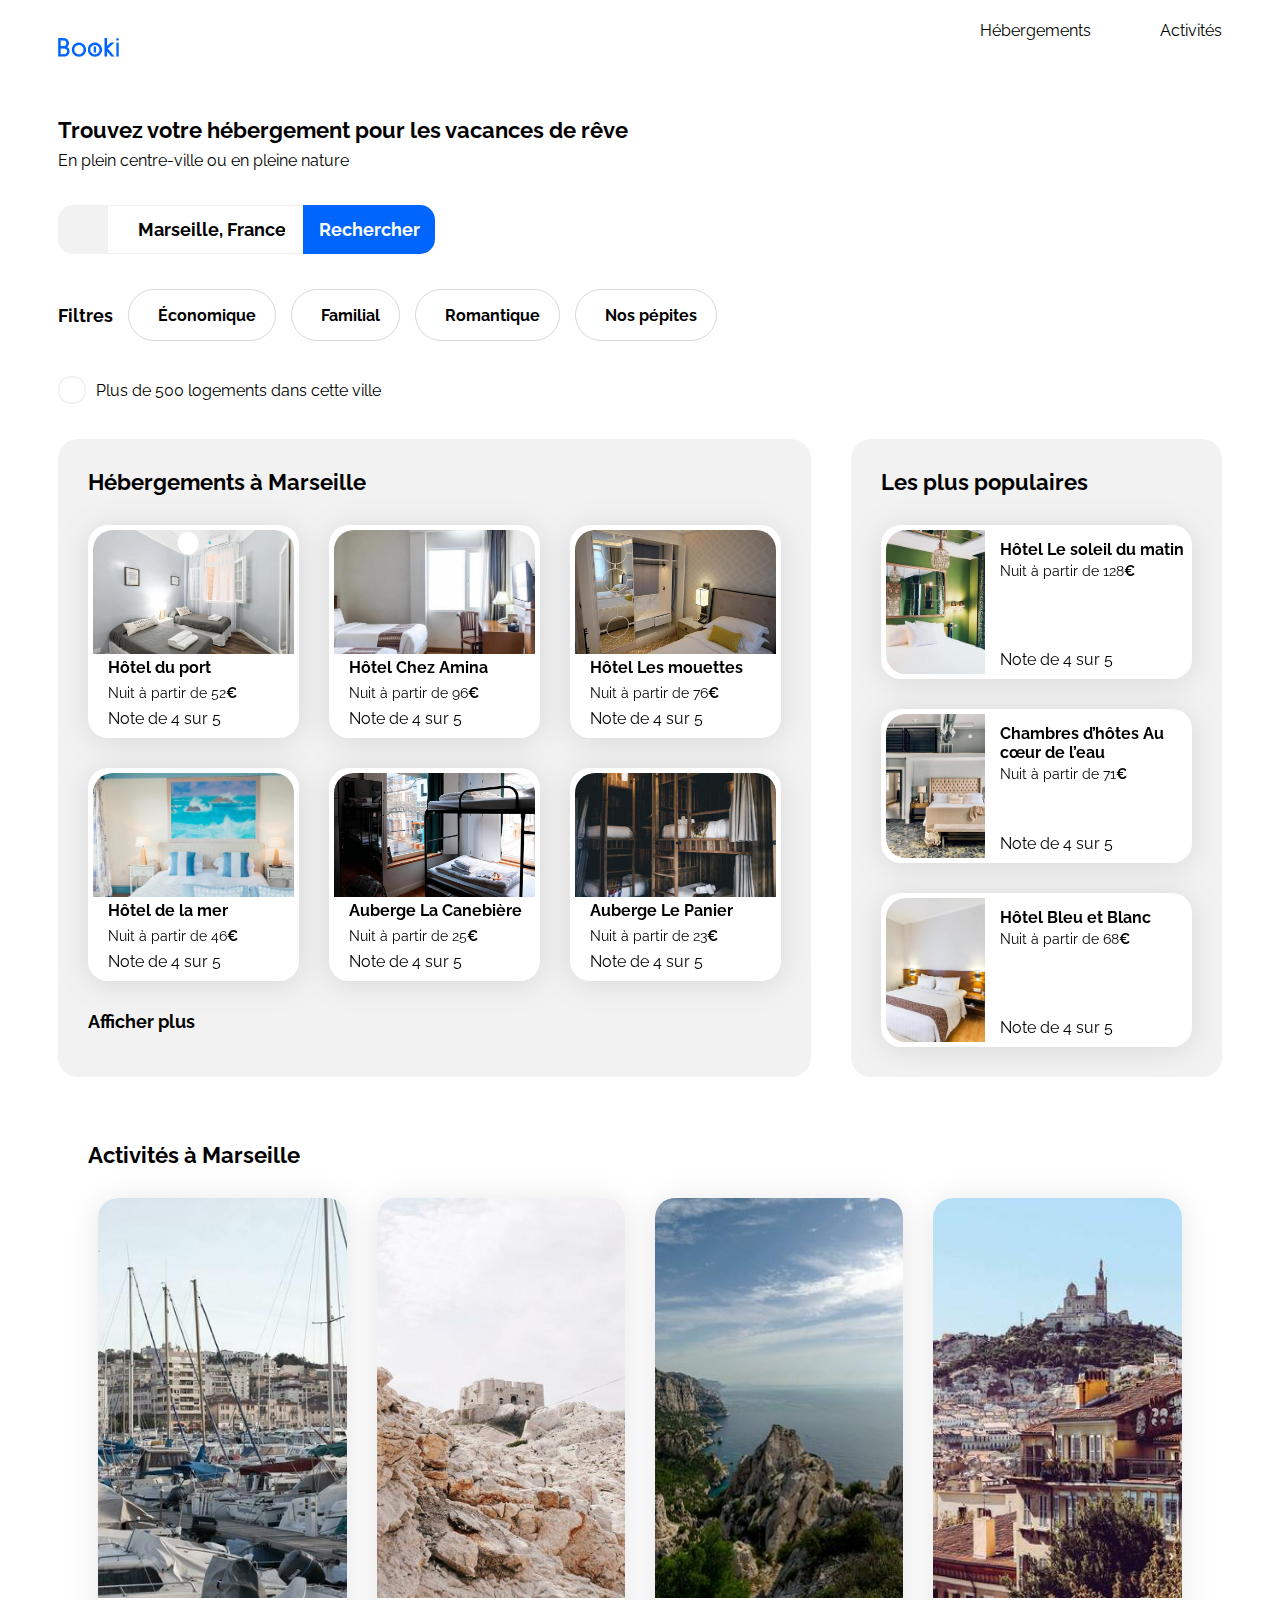
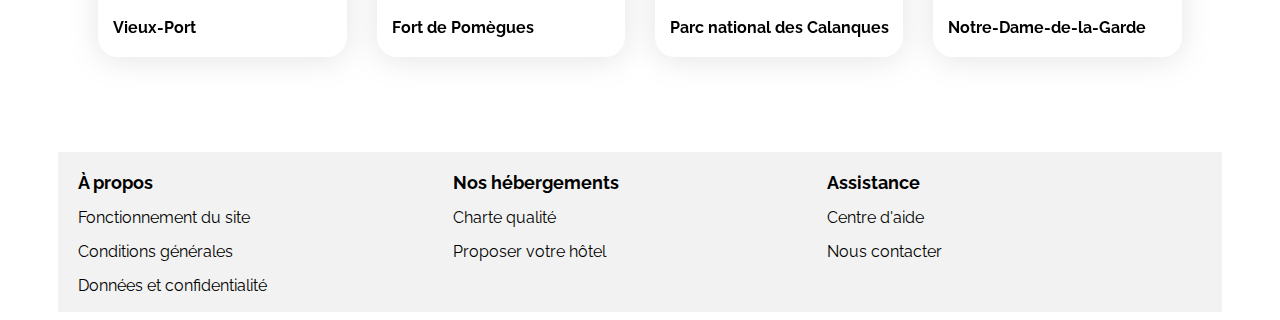
==== commit 6b4f7714: "Ajout de la version tablette" ====
--- a/index.html
+++ b/index.html
@@ -52,26 +52,28 @@
             <button class="button-hebergements-search">Rechercher</button>
           </form>
           <div class="filters-hebergements">
-            <h2>Filtres</h2>
-            <a href="#" class="filter">
-              <i
-                class="fa-lg fa-solid fa-money-bill-wave"
-                aria-hidden="true"
-              ></i
-              >Économique</a
-            >
-            <a href="#" class="filter"
-              ><i class="fa-lg fa-solid fa-person" aria-hidden="true"></i>
-              Familial</a
-            >
-            <a href="#" class="filter"
-              ><i class="fa-lg fa-solid fa-heart" aria-hidden="true"></i>
-              Romantique</a
-            >
-            <a href="#" class="filter"
-              ><i class="fa-lg fa-solid fa-fire" aria-hidden="true"></i> Nos
-              pépites</a
-            >
+            <h2 class="filters-title">Filtres</h2>
+            <div class="filters">
+              <a href="#" class="filter">
+                <i
+                  class="fa-lg fa-solid fa-money-bill-wave"
+                  aria-hidden="true"
+                ></i>
+                <p>Économique</p></a
+              >
+              <a href="#" class="filter"
+                ><i class="fa-lg fa-solid fa-person" aria-hidden="true"></i>
+                <p>Familial</p></a
+              >
+              <a href="#" class="filter"
+                ><i class="fa-lg fa-solid fa-heart" aria-hidden="true"></i>
+                <p>Romantique</p></a
+              >
+              <a href="#" class="filter"
+                ><i class="fa-lg fa-solid fa-fire" aria-hidden="true"></i>
+                <p>Nos pépites</p></a
+              >
+            </div>
           </div>
           <div class="nombre-hebergements">
             <i class="fa-solid fa-info"></i>
--- a/css/style.css
+++ b/css/style.css
@@ -126,7 +126,14 @@
   gap: 15px;
 }
 
-.filters-hebergements a {
+.filters {
+  display: flex;
+  flex-direction: row;
+  gap: 15px;
+}
+.filter i,
+p {
+  display: block;
   font-weight: 700;
 }
 
@@ -134,18 +141,17 @@
   display: flex;
   flex-direction: row;
   align-items: center;
+  justify-content: center;
+  white-space: nowrap;
   height: 50px;
-  padding: 0 20px;
+  gap: 10px;
+  padding: 0 19px;
   border: 1px #d9d9d9 solid;
   border-radius: 30px;
 }
 
 .filter:hover {
   background-color: #deebff;
-}
-
-.filter i {
-  margin-right: 10px;
 }
 
 .nombre-hebergements {
@@ -228,7 +234,7 @@
 
 .hebergements-cards img {
   width: 100%;
-  height: 136px;
+  height: 124px;
   border-top-left-radius: 20px;
   border-top-right-radius: 20px;
 }
@@ -270,7 +276,7 @@
 
 .populaires-cards img {
   width: 33%;
-  height: 136px;
+  height: 144px;
   border-top-left-radius: 20px;
   border-bottom-left-radius: 20px;
 }
@@ -396,10 +402,25 @@
 
 /****** Media queries ***********/
 /* Medium devices (tablets, less/equal than 1024px) */
-/*
 @media (max-width: 1024px) {
-  .hebergements-and-populaires {
+  .filters-hebergements {
+    display: flex;
     flex-direction: column;
+    align-items: flex-start;
+    gap: 20px;
+  }
+
+  .filters-hebergements h2 {
+    display: block;
+  }
+
+  .filters {
+    width: 668px;
+  }
+
+  .resultats {
+    flex-direction: column;
+    gap: 50px;
   }
 
   .hebergements {
@@ -408,7 +429,6 @@
 
   .populaires {
     width: 100%;
-    margin-top: 50px;
   }
 
   .populaires-cards {
@@ -422,14 +442,13 @@
   }
 
   .populaires-cards .card-title {
-    font-size: 14px;
+    font-size: 0.875rem;
   }
 
   .populaires-cards .card-subtitle {
-    font-size: 13px;
-  }
-}
-*/
+    font-size: 0.8125rem;
+  }
+}
 
 /* Small devices (phones, less than 768px) */
 /*
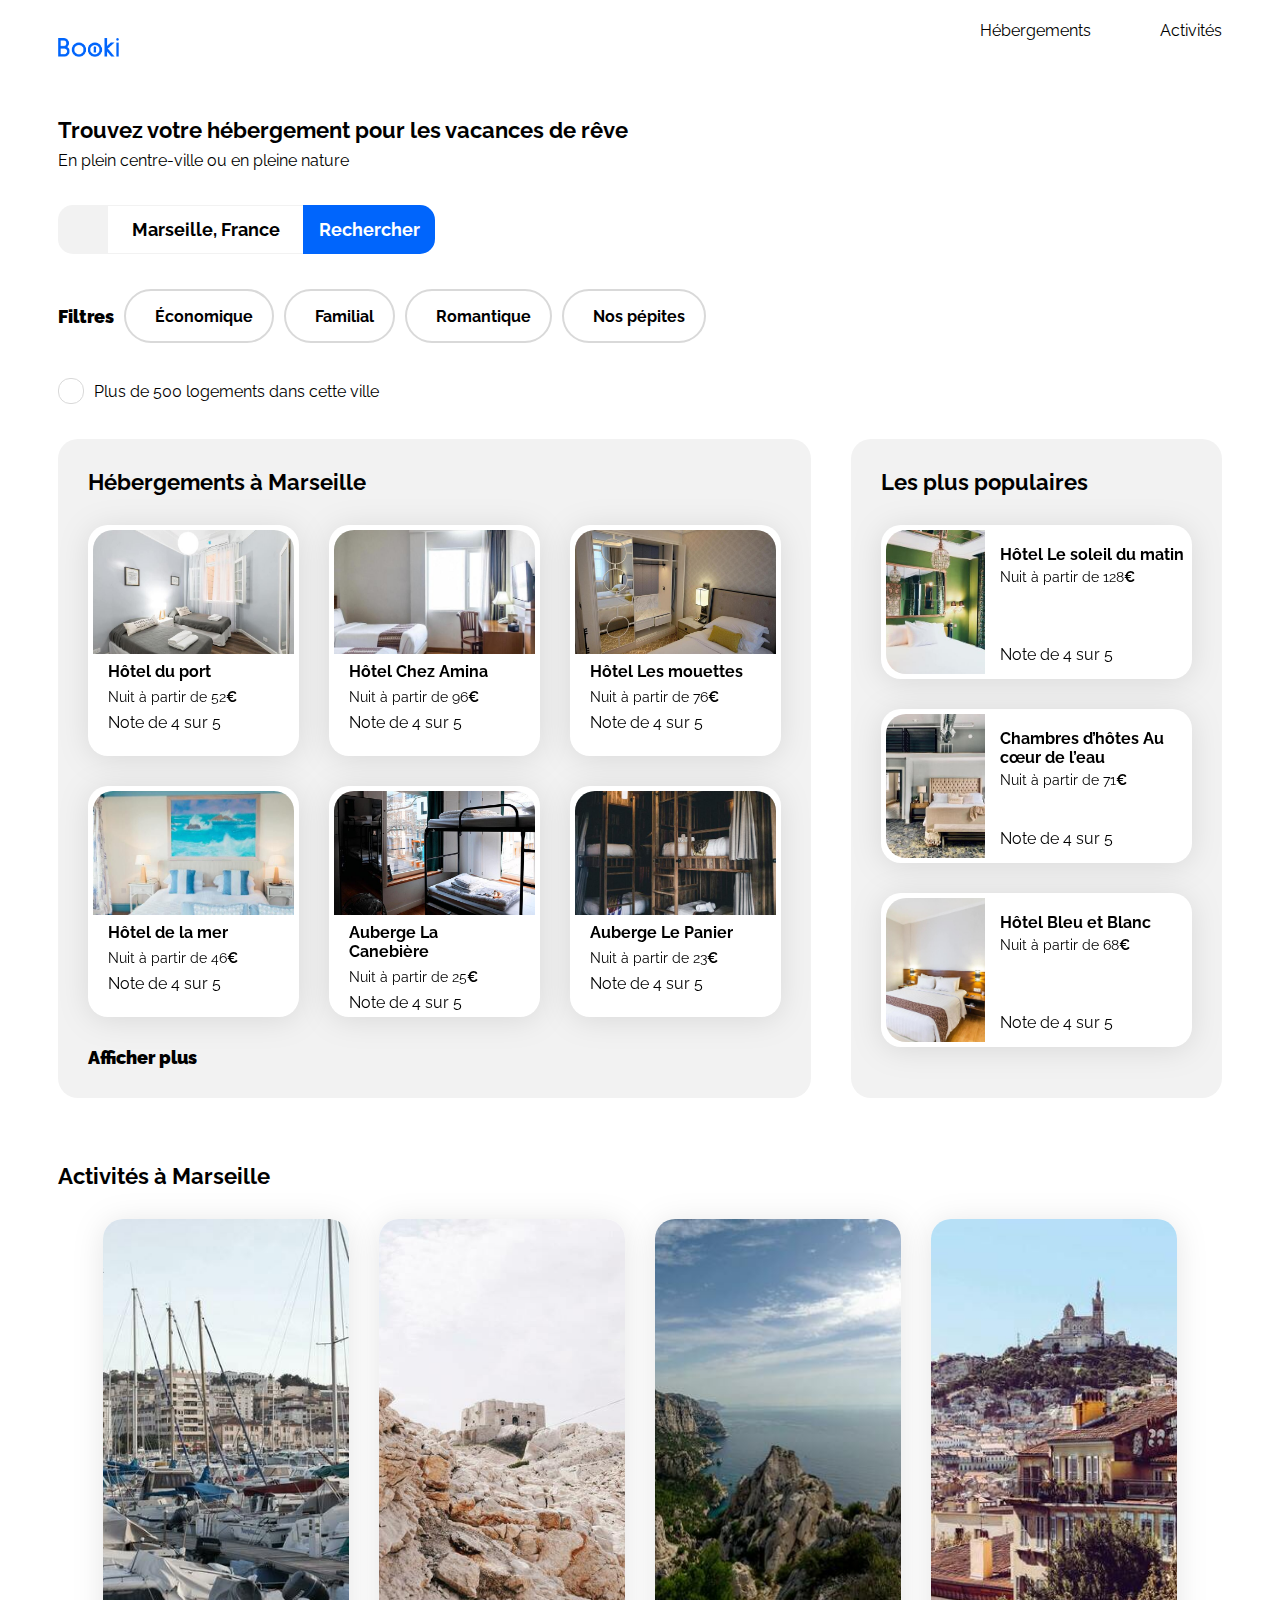
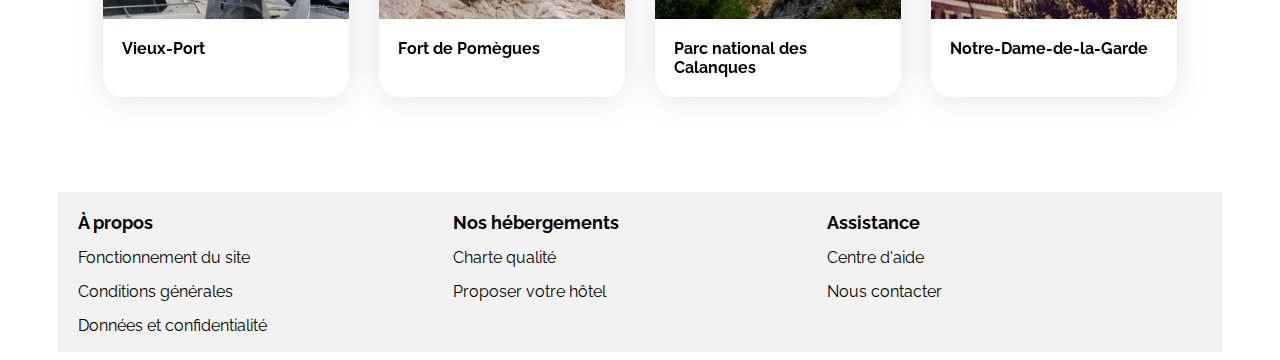
==== commit fc6851fc: "Ajout de la version mobile et finalisation" ====
--- a/index.html
+++ b/index.html
@@ -1,405 +1,553 @@
 <!DOCTYPE html>
 <html lang="fr">
   <head>
-    <meta charset="UTF-8" />
-    <meta name="viewport" content="width=device-width, initial-scale=1.0" />
+    <meta charset="UTF-8">
+    <meta name="viewport" content="width=device-width, initial-scale=1.0">
     <title>Booki</title>
-    <link rel="preconnect" href="https://fonts.googleapis.com" />
-    <link rel="preconnect" href="https://fonts.gstatic.com" crossorigin />
+    <link rel="preconnect" href="https://fonts.googleapis.com">
+    <link rel="preconnect" href="https://fonts.gstatic.com" crossorigin>
     <link
       href="https://fonts.googleapis.com/css2?family=Raleway:wght@400;500;700&display=swap"
       rel="stylesheet"
-    />
+   >
     <link
       rel="stylesheet"
       href="https://cdnjs.cloudflare.com/ajax/libs/font-awesome/6.2.1/css/all.min.css"
       integrity="sha512-MV7K8+y+gLIBoVD59lQIYicR65iaqukzvf/nwasF0nqhPay5w/9lJmVM2hMDcnK1OnMGCdVK+iQrJ7lzPJQd1w=="
       crossorigin="anonymous"
       referrerpolicy="no-referrer"
-    />
-    <link rel="stylesheet" href="./css/style.css" />
+   >
+    <link rel="stylesheet" href="./css/style.css">
   </head>
 
   <body>
     <div class="main-container">
       <header>
-        <img src="images/logo/Booki.png" alt="logo-booki" />
+        <img src="images/logo/Booki.png" alt="logo-booki">
         <nav>
-          <a href="#resultats">Hébergements</a>
-          <a href="#activites">Activités</a>
+          <a href="#rents">Hébergements</a>
+          <a href="#activities">Activités</a>
         </nav>
       </header>
       <main>
-        <div class="hebergements-and-populaires">
-          <div class="hebergements-and-populaires-title">
-            <h1>Trouvez votre hébergement pour les vacances de rêve</h1>
-            <p>En plein centre-ville ou en pleine nature</p>
-          </div>
-          <form method="get" action=" ">
-            <div class="search-grey-part">
-              <i
-                class="fa-lg fa-solid fa-location-dot"
-                style="color: black"
-                aria-hidden="true"
-              ></i>
+        <div class="rents-and-populars">
+          <!-- Inclu le slogan, la barre de recherche, les filtres et le nombre de resultat de recherche disponible || Include the catchword, the search bar, the filters and the number of results avaible -->
+          <section class="search-part">
+            <div class="search-part-title">
+              <h1>Trouvez votre hébergement pour les vacances de rêve</h1>
+              <aside>
+                <p>En plein centre-ville ou en pleine nature</p>
+              </aside>
             </div>
-            <input
-              type="search"
-              name="hebergements-search"
-              id="rent-search"
-              value="Marseille, France"
-            />
-            <button class="button-hebergements-search">Rechercher</button>
-          </form>
-          <div class="filters-hebergements">
-            <h2 class="filters-title">Filtres</h2>
-            <div class="filters">
-              <a href="#" class="filter">
+            <form method="get" action="#" class="search-part-form">
+              <div class="search-grey-part">
                 <i
-                  class="fa-lg fa-solid fa-money-bill-wave"
+                  class="fa-lg fa-solid fa-location-dot"
+                  style="color: black"
                   aria-hidden="true"
                 ></i>
-                <p>Économique</p></a
-              >
-              <a href="#" class="filter"
-                ><i class="fa-lg fa-solid fa-person" aria-hidden="true"></i>
-                <p>Familial</p></a
-              >
-              <a href="#" class="filter"
-                ><i class="fa-lg fa-solid fa-heart" aria-hidden="true"></i>
-                <p>Romantique</p></a
-              >
-              <a href="#" class="filter"
-                ><i class="fa-lg fa-solid fa-fire" aria-hidden="true"></i>
-                <p>Nos pépites</p></a
-              >
+              </div>
+              <input
+                type="search"
+                name="rents-search"
+                id="rents-search"
+                value="Marseille, France"
+             >
+              <div class="rents-search-button">
+                <button class="rents-search-button-1">Rechercher</button>
+                <button class="rents-search-button-2">
+                  <!-- les deux version du boutons dans leurs containeur || the two buttons versions in their container -->
+                  <i
+                    class="fa-lg fa-solid fa-magnifying-glass"
+                    style="color: white"
+                    aria-hidden="true"
+                  ></i>
+                </button>
+              </div>
+            </form>
+            <div class="rents-filters">
+              <div class="rents-filters-title">
+                <p><b>Filtres</b></p>
+              </div>
+              <div class="filters-choice">
+                <a href="#" class="filter">
+                  <i
+                    class="fa-lg fa-solid fa-money-bill-wave"
+                    aria-hidden="true"
+                  ></i>
+                  <p>Économique</p></a
+                >
+                <a href="#" class="filter"
+                  ><i class="fa-lg fa-solid fa-person" aria-hidden="true"></i>
+                  <p>Familial</p></a
+                >
+                <a href="#" class="filter"
+                  ><i class="fa-lg fa-solid fa-heart" aria-hidden="true"></i>
+                  <p>Romantique</p></a
+                >
+                <a href="#" class="filter"
+                  ><i class="fa-lg fa-solid fa-fire" aria-hidden="true"></i>
+                  <p>Nos pépites</p></a
+                >
+              </div>
             </div>
-          </div>
-          <div class="nombre-hebergements">
-            <i class="fa-solid fa-info"></i>
-            <p>Plus de 500 logements dans cette ville</p>
-          </div>
-          <div class="resultats" id="resultats">
-            <section class="hebergements">
-              <h1>Hébergements à Marseille</h1>
-              <div class="hebergements-cards">
-                <article class="card">
-                  <img
-                    src="./images/hebergements/fred-kleber.jpg"
-                    alt="Image de la chambre d'hôtel montrant un lit"
-                  />
-                  <div class="card-content">
-                    <div class="card-txt">
-                      <h3 class="card-title">Hôtel du port</h3>
-                      <p class="card-subtitle">
-                        Nuit à partir de 52<span class="euro">€</span>
-                      </p>
-                    </div>
-                    <div class="card-rating">
-                      <i class="fa-xs fa-solid fa-star" aria-hidden="true"></i>
-                      <i class="fa-xs fa-solid fa-star" aria-hidden="true"></i>
-                      <i class="fa-xs fa-solid fa-star" aria-hidden="true"></i>
-                      <i class="fa-xs fa-solid fa-star" aria-hidden="true"></i>
-                      <i
-                        class="fa-xs fa-solid fa-star neutral-star"
-                        aria-hidden="true"
-                      ></i>
-                      <span class="sr-only">Note de 4 sur 5</span>
-                    </div>
-                  </div>
-                </article>
-                <article class="card">
-                  <img
-                    src="./images/hebergements/febrian-zakaria.jpg"
-                    alt="Image de la chambre d'hôtel montrant un lit"
-                  />
-                  <div class="card-content">
-                    <div class="card-txt">
-                      <h3 class="card-title">Hôtel Chez Amina</h3>
-                      <p class="card-subtitle">
-                        Nuit à partir de 96<span class="euro">€</span>
-                      </p>
-                    </div>
-                    <div class="card-rating">
-                      <i class="fa-xs fa-solid fa-star" aria-hidden="true"></i>
-                      <i class="fa-xs fa-solid fa-star" aria-hidden="true"></i>
-                      <i class="fa-xs fa-solid fa-star" aria-hidden="true"></i>
-                      <i class="fa-xs fa-solid fa-star" aria-hidden="true"></i>
-                      <i
-                        class="fa-xs fa-solid fa-star neutral-star"
-                        aria-hidden="true"
-                      ></i>
-                      <span class="sr-only">Note de 4 sur 5</span>
-                    </div>
-                  </div>
-                </article>
-                <article class="card">
-                  <img
-                    src="./images/hebergements/reisetopia.jpg"
-                    alt="Image de la chambre d'hôtel montrant un lit"
-                  />
-                  <div class="card-content">
-                    <div class="card-txt">
-                      <h3 class="card-title">Hôtel Les mouettes</h3>
-                      <p class="card-subtitle">
-                        Nuit à partir de 76<span class="euro">€</span>
-                      </p>
-                    </div>
-                    <div class="card-rating">
-                      <i class="fa-xs fa-solid fa-star" aria-hidden="true"></i>
-                      <i class="fa-xs fa-solid fa-star" aria-hidden="true"></i>
-                      <i class="fa-xs fa-solid fa-star" aria-hidden="true"></i>
-                      <i class="fa-xs fa-solid fa-star" aria-hidden="true"></i>
-                      <i
-                        class="fa-xs fa-solid fa-star neutral-star"
-                        style="color: #f2f2f2"
-                        aria-hidden="true"
-                      ></i>
-                      <span class="sr-only">Note de 4 sur 5</span>
-                    </div>
-                  </div>
-                </article>
-                <article class="card">
-                  <img
-                    src="./images/hebergements/annie-spratt.jpg"
-                    alt="Image de la chambre d'hôtel montrant un lit"
-                  />
-                  <div class="card-content">
-                    <div class="card-txt">
-                      <h3 class="card-title">Hôtel de la mer</h3>
-                      <p class="card-subtitle">
-                        Nuit à partir de 46<span class="euro">€</span>
-                      </p>
-                    </div>
-                    <div class="card-rating">
-                      <i class="fa-xs fa-solid fa-star" aria-hidden="true"></i>
-                      <i class="fa-xs fa-solid fa-star" aria-hidden="true"></i>
-                      <i class="fa-xs fa-solid fa-star" aria-hidden="true"></i>
-                      <i class="fa-xs fa-solid fa-star" aria-hidden="true"></i>
-                      <i
-                        class="fa-xs fa-solid fa-star neutral-star"
-                        style="color: #f2f2f2"
-                        aria-hidden="true"
-                      ></i>
-                      <span class="sr-only">Note de 4 sur 5</span>
-                    </div>
-                  </div>
-                </article>
-                <article class="card">
-                  <img
-                    src="./images/hebergements/marcus-loke.jpg"
-                    alt="Image de la chambre d'hôtel montrant un lit"
-                  />
-                  <div class="card-content">
-                    <div class="card-txt">
-                      <h3 class="card-title">Auberge La Canebière</h3>
-                      <p class="card-subtitle">
-                        Nuit à partir de 25<span class="euro">€</span>
-                      </p>
-                    </div>
-                    <div class="card-rating">
-                      <i class="fa-xs fa-solid fa-star" aria-hidden="true"></i>
-                      <i class="fa-xs fa-solid fa-star" aria-hidden="true"></i>
-                      <i class="fa-xs fa-solid fa-star" aria-hidden="true"></i>
-                      <i class="fa-xs fa-solid fa-star" aria-hidden="true"></i>
-                      <i
-                        class="fa-xs fa-solid fa-star neutral-star"
-                        style="color: #f2f2f2"
-                        aria-hidden="true"
-                      ></i>
-                      <span class="sr-only">Note de 4 sur 5</span>
-                    </div>
-                  </div>
-                </article>
-                <article class="card">
-                  <img
-                    src="./images/hebergements/nicate-lee.jpg"
-                    alt="Image de la chambre d'hôtel montrant un lit"
-                  />
-                  <div class="card-content">
-                    <div class="card-txt">
-                      <h3 class="card-title">Auberge Le Panier</h3>
-                      <p class="card-subtitle">
-                        Nuit à partir de 23<span class="euro">€</span>
-                      </p>
-                    </div>
-                    <div class="card-rating">
-                      <i class="fa-xs fa-solid fa-star" aria-hidden="true"></i>
-                      <i class="fa-xs fa-solid fa-star" aria-hidden="true"></i>
-                      <i class="fa-xs fa-solid fa-star" aria-hidden="true"></i>
-                      <i class="fa-xs fa-solid fa-star" aria-hidden="true"></i>
-                      <i
-                        class="fa-xs fa-solid fa-star neutral-star"
-                        style="color: #f2f2f2"
-                        aria-hidden="true"
-                      ></i>
-                      <span class="sr-only">Note de 4 sur 5</span>
-                    </div>
-                  </div>
-                </article>
-              </div>
-              <a href="#"><h2>Afficher plus</h2></a>
+            <div class="rents-number">
+              <i class="fa-xs fa-solid fa-info"></i>
+              <aside>
+                <p>Plus de 500 logements dans cette ville</p>
+              </aside>
+            </div>
+          </section>
+          <div class="results">
+            <!-- englobe les resultats d'hébergements et les plus populaires || contain the rents an the most populars results -->
+            <section class="rents" id="rents">
+              <h2>Hébergements à Marseille</h2>
+              <div class="rents-cards">
+                <article class="card">
+                  <a href="#" class="rent-card-link">
+                    <img
+                      src="./images/hebergements/fred-kleber.jpg"
+                      alt="Image de la chambre d'hôtel montrant un lit"
+                   >
+                    <div class="card-content">
+                      <div class="card-txt">
+                        <h4 class="card-title">Hôtel du port</h4>
+                        <p class="card-subtitle">
+                          Nuit à partir de 52<span class="euro">€</span>
+                        </p>
+                      </div>
+                      <div class="card-rating">
+                        <i
+                          class="fa-xs fa-solid fa-star"
+                          aria-hidden="true"
+                        ></i>
+                        <i
+                          class="fa-xs fa-solid fa-star"
+                          aria-hidden="true"
+                        ></i>
+                        <i
+                          class="fa-xs fa-solid fa-star"
+                          aria-hidden="true"
+                        ></i>
+                        <i
+                          class="fa-xs fa-solid fa-star"
+                          aria-hidden="true"
+                        ></i>
+                        <i
+                          class="fa-xs fa-solid fa-star neutral-star"
+                          aria-hidden="true"
+                        ></i>
+                        <span class="sr-only">Note de 4 sur 5</span>
+                      </div>
+                    </div>
+                  </a>
+                </article>
+                <article class="card">
+                  <a href="#" class="rent-card-link">
+                    <img
+                      src="./images/hebergements/febrian-zakaria.jpg"
+                      alt="Image de la chambre d'hôtel montrant un lit"
+                   >
+                    <div class="card-content">
+                      <div class="card-txt">
+                        <h4 class="card-title">Hôtel Chez Amina</h4>
+                        <p class="card-subtitle">
+                          Nuit à partir de 96<span class="euro">€</span>
+                        </p>
+                      </div>
+                      <div class="card-rating">
+                        <i
+                          class="fa-xs fa-solid fa-star"
+                          aria-hidden="true"
+                        ></i>
+                        <i
+                          class="fa-xs fa-solid fa-star"
+                          aria-hidden="true"
+                        ></i>
+                        <i
+                          class="fa-xs fa-solid fa-star"
+                          aria-hidden="true"
+                        ></i>
+                        <i
+                          class="fa-xs fa-solid fa-star"
+                          aria-hidden="true"
+                        ></i>
+                        <i
+                          class="fa-xs fa-solid fa-star neutral-star"
+                          aria-hidden="true"
+                        ></i>
+                        <span class="sr-only">Note de 4 sur 5</span>
+                      </div>
+                    </div>
+                  </a>
+                </article>
+                <article class="card">
+                  <a href="#" class="rent-card-link">
+                    <img
+                      src="./images/hebergements/reisetopia.jpg"
+                      alt="Image de la chambre d'hôtel montrant un lit"
+                   >
+                    <div class="card-content">
+                      <div class="card-txt">
+                        <h4 class="card-title">Hôtel Les mouettes</h4>
+                        <p class="card-subtitle">
+                          Nuit à partir de 76<span class="euro">€</span>
+                        </p>
+                      </div>
+                      <div class="card-rating">
+                        <i
+                          class="fa-xs fa-solid fa-star"
+                          aria-hidden="true"
+                        ></i>
+                        <i
+                          class="fa-xs fa-solid fa-star"
+                          aria-hidden="true"
+                        ></i>
+                        <i
+                          class="fa-xs fa-solid fa-star"
+                          aria-hidden="true"
+                        ></i>
+                        <i
+                          class="fa-xs fa-solid fa-star"
+                          aria-hidden="true"
+                        ></i>
+                        <i
+                          class="fa-xs fa-solid fa-star neutral-star"
+                          aria-hidden="true"
+                        ></i>
+                        <span class="sr-only">Note de 4 sur 5</span>
+                      </div>
+                    </div>
+                  </a>
+                </article>
+                <article class="card">
+                  <a href="#" class="rent-card-link">
+                    <img
+                      src="./images/hebergements/annie-spratt.jpg"
+                      alt="Image de la chambre d'hôtel montrant un lit"
+                   >
+                    <div class="card-content">
+                      <div class="card-txt">
+                        <h4 class="card-title">Hôtel de la mer</h4>
+                        <p class="card-subtitle">
+                          Nuit à partir de 46<span class="euro">€</span>
+                        </p>
+                      </div>
+                      <div class="card-rating">
+                        <i
+                          class="fa-xs fa-solid fa-star"
+                          aria-hidden="true"
+                        ></i>
+                        <i
+                          class="fa-xs fa-solid fa-star"
+                          aria-hidden="true"
+                        ></i>
+                        <i
+                          class="fa-xs fa-solid fa-star"
+                          aria-hidden="true"
+                        ></i>
+                        <i
+                          class="fa-xs fa-solid fa-star"
+                          aria-hidden="true"
+                        ></i>
+                        <i
+                          class="fa-xs fa-solid fa-star neutral-star"
+                          aria-hidden="true"
+                        ></i>
+                        <span class="sr-only">Note de 4 sur 5</span>
+                      </div>
+                    </div>
+                  </a>
+                </article>
+                <article class="card">
+                  <a href="#" class="rent-card-link">
+                    <img
+                      src="./images/hebergements/marcus-loke.jpg"
+                      alt="Image de la chambre d'hôtel montrant un lit"
+                   >
+                    <div class="card-content">
+                      <div class="card-txt">
+                        <h4 class="card-title">Auberge La Canebière</h4>
+                        <p class="card-subtitle">
+                          Nuit à partir de 25<span class="euro">€</span>
+                        </p>
+                      </div>
+                      <div class="card-rating">
+                        <i
+                          class="fa-xs fa-solid fa-star"
+                          aria-hidden="true"
+                        ></i>
+                        <i
+                          class="fa-xs fa-solid fa-star"
+                          aria-hidden="true"
+                        ></i>
+                        <i
+                          class="fa-xs fa-solid fa-star"
+                          aria-hidden="true"
+                        ></i>
+                        <i
+                          class="fa-xs fa-solid fa-star"
+                          aria-hidden="true"
+                        ></i>
+                        <i
+                          class="fa-xs fa-solid fa-star neutral-star"
+                          aria-hidden="true"
+                        ></i>
+                        <span class="sr-only">Note de 4 sur 5</span>
+                      </div>
+                    </div>
+                  </a>
+                </article>
+                <article class="card">
+                  <a href="#" class="rent-card-link">
+                    <img
+                      src="./images/hebergements/nicate-lee.jpg"
+                      alt="Image de la chambre d'hôtel montrant un lit"
+                   >
+                    <div class="card-content">
+                      <div class="card-txt">
+                        <h4 class="card-title">Auberge Le Panier</h4>
+                        <p class="card-subtitle">
+                          Nuit à partir de 23<span class="euro">€</span>
+                        </p>
+                      </div>
+                      <div class="card-rating">
+                        <i
+                          class="fa-xs fa-solid fa-star"
+                          aria-hidden="true"
+                        ></i>
+                        <i
+                          class="fa-xs fa-solid fa-star"
+                          aria-hidden="true"
+                        ></i>
+                        <i
+                          class="fa-xs fa-solid fa-star"
+                          aria-hidden="true"
+                        ></i>
+                        <i
+                          class="fa-xs fa-solid fa-star"
+                          aria-hidden="true"
+                        ></i>
+                        <i
+                          class="fa-xs fa-solid fa-star neutral-star"
+                          aria-hidden="true"
+                        ></i>
+                        <span class="sr-only">Note de 4 sur 5</span>
+                      </div>
+                    </div>
+                  </a>
+                </article>
+              </div>
+              <a href="#"><p><b>Afficher plus</b></p></a>
             </section>
-            <section class="populaires">
-              <div class="populaires-title">
-                <h1 class="section-title">Les plus populaires</h1>
+            <section class="populars">
+              <div class="populars-title">
+                <h2 class="populars-title">Les plus populaires</h2>
                 <i class="fa-solid fa-chart-line" aria-hidden="true"></i>
               </div>
-              <div class="populaires-cards">
-                <article class="card">
-                  <img
-                    src="./images/hebergements/emile-guillemot.jpg"
-                    alt="Image de la chambre d'hôtel montrant un lit"
-                  />
-                  <div class="card-content">
-                    <div class="card-txt">
-                      <h3 class="card-title">Hôtel Le soleil du matin</h3>
-                      <p class="card-subtitle">
-                        Nuit à partir de 128<span class="euro">€</span>
-                      </p>
-                    </div>
-                    <div class="card-rating">
-                      <i class="fa-xs fa-solid fa-star" aria-hidden="true"></i>
-                      <i class="fa-xs fa-solid fa-star" aria-hidden="true"></i>
-                      <i class="fa-xs fa-solid fa-star" aria-hidden="true"></i>
-                      <i class="fa-xs fa-solid fa-star" aria-hidden="true"></i>
-                      <i
-                        class="fa-xs fa-solid fa-star neutral-star"
-                        aria-hidden="true"
-                      ></i>
-                      <span class="sr-only">Note de 4 sur 5</span>
-                    </div>
-                  </div>
-                </article>
-                <article class="card">
-                  <img
-                    src="./images/hebergements/aw-creative.jpg"
-                    alt="Image de la chambre d'hôtel montrant un lit"
-                  />
-                  <div class="card-content">
-                    <div class="card-txt">
-                      <h3 class="card-title">
-                        Chambres d’hôtes Au cœur de l’eau
-                      </h3>
-                      <p class="card-subtitle">
-                        Nuit à partir de 71<span class="euro">€</span>
-                      </p>
-                    </div>
-                    <div class="card-rating">
-                      <i class="fa-xs fa-solid fa-star" aria-hidden="true"></i>
-                      <i class="fa-xs fa-solid fa-star" aria-hidden="true"></i>
-                      <i class="fa-xs fa-solid fa-star" aria-hidden="true"></i>
-                      <i class="fa-xs fa-solid fa-star" aria-hidden="true"></i>
-                      <i
-                        class="fa-xs fa-solid fa-star neutral-star"
-                        style="color: #f2f2f2"
-                        aria-hidden="true"
-                      ></i>
-                      <span class="sr-only">Note de 4 sur 5</span>
-                    </div>
-                  </div>
-                </article>
-                <article class="card">
-                  <img
-                    src="./images/hebergements/febrian-zakaria2.jpg"
-                    alt="Image de la chambre d'hôtel montrant un lit"
-                  />
-                  <div class="card-content">
-                    <div class="card-txt">
-                      <h3 class="card-title">Hôtel Bleu et Blanc</h3>
-                      <p class="card-subtitle">
-                        Nuit à partir de 68<span class="euro">€</span>
-                      </p>
-                    </div>
-                    <div class="card-rating">
-                      <i class="fa-xs fa-solid fa-star" aria-hidden="true"></i>
-                      <i class="fa-xs fa-solid fa-star" aria-hidden="true"></i>
-                      <i class="fa-xs fa-solid fa-star" aria-hidden="true"></i>
-                      <i class="fa-xs fa-solid fa-star" aria-hidden="true"></i>
-                      <i
-                        class="fa-xs fa-solid fa-star neutral-star"
-                        style="color: #f2f2f2"
-                        aria-hidden="true"
-                      ></i>
-                      <span class="sr-only">Note de 4 sur 5</span>
-                    </div>
-                  </div>
-                </article>
+              <div class="populars-cards">
+                <a href="#" class="popular-card-link">
+                  <article class="card">
+                    <img
+                      src="./images/hebergements/emile-guillemot.jpg"
+                      alt="Image de la chambre d'hôtel montrant un lit"
+                   >
+                    <div class="card-content">
+                      <div class="card-txt">
+                        <h4 class="card-title">Hôtel Le soleil du matin</h4>
+                        <p class="card-subtitle">
+                          Nuit à partir de 128<span class="euro">€</span>
+                        </p>
+                      </div>
+                      <div class="card-rating">
+                        <i
+                          class="fa-xs fa-solid fa-star"
+                          aria-hidden="true"
+                        ></i>
+                        <i
+                          class="fa-xs fa-solid fa-star"
+                          aria-hidden="true"
+                        ></i>
+                        <i
+                          class="fa-xs fa-solid fa-star"
+                          aria-hidden="true"
+                        ></i>
+                        <i
+                          class="fa-xs fa-solid fa-star"
+                          aria-hidden="true"
+                        ></i>
+                        <i
+                          class="fa-xs fa-solid fa-star neutral-star"
+                          aria-hidden="true"
+                        ></i>
+                        <span class="sr-only">Note de 4 sur 5</span>
+                      </div>
+                    </div>
+                  </article>
+                </a>
+                <a href="#" class="popular-card-link">
+                  <article class="card">
+                    <img
+                      src="./images/hebergements/aw-creative.jpg"
+                      alt="Image de la chambre d'hôtel montrant un lit"
+                   >
+                    <div class="card-content">
+                      <div class="card-txt">
+                        <h4 class="card-title">
+                          Chambres d’hôtes Au cœur de l’eau
+                        </h4>
+                        <p class="card-subtitle">
+                          Nuit à partir de 71<span class="euro">€</span>
+                        </p>
+                      </div>
+                      <div class="card-rating">
+                        <i
+                          class="fa-xs fa-solid fa-star"
+                          aria-hidden="true"
+                        ></i>
+                        <i
+                          class="fa-xs fa-solid fa-star"
+                          aria-hidden="true"
+                        ></i>
+                        <i
+                          class="fa-xs fa-solid fa-star"
+                          aria-hidden="true"
+                        ></i>
+                        <i
+                          class="fa-xs fa-solid fa-star"
+                          aria-hidden="true"
+                        ></i>
+                        <i
+                          class="fa-xs fa-solid fa-star neutral-star"
+                          aria-hidden="true"
+                        ></i>
+                        <span class="sr-only">Note de 4 sur 5</span>
+                      </div>
+                    </div>
+                  </article>
+                </a>
+                <a href="#" class="popular-card-link">
+                  <article class="card">
+                    <img
+                      src="./images/hebergements/febrian-zakaria2.jpg"
+                      alt="Image de la chambre d'hôtel montrant un lit"
+                   >
+                    <div class="card-content">
+                      <div class="card-txt">
+                        <h4 class="card-title">Hôtel Bleu et Blanc</h4>
+                        <p class="card-subtitle">
+                          Nuit à partir de 68<span class="euro">€</span>
+                        </p>
+                      </div>
+                      <div class="card-rating">
+                        <i
+                          class="fa-xs fa-solid fa-star"
+                          aria-hidden="true"
+                        ></i>
+                        <i
+                          class="fa-xs fa-solid fa-star"
+                          aria-hidden="true"
+                        ></i>
+                        <i
+                          class="fa-xs fa-solid fa-star"
+                          aria-hidden="true"
+                        ></i>
+                        <i
+                          class="fa-xs fa-solid fa-star"
+                          aria-hidden="true"
+                        ></i>
+                        <i
+                          class="fa-xs fa-solid fa-star neutral-star"
+                          aria-hidden="true"
+                        ></i>
+                        <span class="sr-only">Note de 4 sur 5</span>
+                      </div>
+                    </div>
+                  </article>
+                </a>
               </div>
             </section>
           </div>
         </div>
-        <div>
-          <section class="activites" id="activites">
-            <h1>Activités à Marseille</h1>
-            <div class="activites-cards">
-              <article class="card">
-                <img
-                  src="./images/activites/reno-laithienne.jpg"
-                  alt="Image d'un lieu touristique"
-                />
-                <div class="card-content">
-                  <div class="card-txt">
-                    <h3 class="card-title">Vieux-Port</h3>
+        <section>
+          <div class="activities" id="activities">
+            <h2>Activités à Marseille</h2>
+            <div class="activities-cards">
+              <a href="#" class="activity-card-link">
+                <article class="card">
+                  <img
+                    src="./images/activites/reno-laithienne.jpg"
+                    alt="Image d'un lieu touristique"
+                 >
+                  <div class="card-content">
+                    <div class="card-txt">
+                      <h4 class="card-title">Vieux-Port</h4>
+                    </div>
                   </div>
-                </div>
-              </article>
-              <article class="card">
-                <img
-                  src="./images/activites/paul-hermann.jpg"
-                  alt="Image d'un lieu touristique"
-                />
-                <div class="card-content">
-                  <div class="card-txt">
-                    <h3 class="card-title">Fort de Pomègues</h3>
+                </article>
+              </a>
+              <a href="#" class="activity-card-link">
+                <article class="card">
+                  <img
+                    src="./images/activites/paul-hermann.jpg"
+                    alt="Image d'un lieu touristique"
+                 >
+                  <div class="card-content">
+                    <div class="card-txt">
+                      <h4 class="card-title">Fort de Pomègues</h4>
+                    </div>
                   </div>
-                </div>
-              </article>
-              <article class="card">
-                <img
-                  src="./images/activites/kilyan-sockalingum.jpg"
-                  alt="Image d'un lieu touristique"
-                />
-                <div class="card-content">
-                  <div class="card-txt">
-                    <h3 class="card-title">Parc national des Calanques</h3>
+                </article>
+              </a>
+              <a href="#" class="activity-card-link">
+                <article class="card">
+                  <img
+                    src="./images/activites/kilyan-sockalingum.jpg"
+                    alt="Image d'un lieu touristique"
+                 >
+                  <div class="card-content">
+                    <div class="card-txt">
+                      <h4 class="card-title">Parc national des Calanques</h4>
+                    </div>
                   </div>
-                </div>
-              </article>
-              <article class="card">
-                <img
-                  src="./images/activites/florian-wehde.jpg"
-                  alt="Image d'un lieu touristique"
-                />
-                <div class="card-content">
-                  <div class="card-txt">
-                    <h3 class="card-title">Notre-Dame-de-la-Garde</h3>
+                </article>
+              </a>
+              <a href="#" class="activity-card-link">
+                <article class="card">
+                  <img
+                    src="./images/activites/florian-wehde.jpg"
+                    alt="Image d'un lieu touristique"
+                 >
+                  <div class="card-content">
+                    <div class="card-txt">
+                      <h4 class="card-title">Notre-Dame-de-la-Garde</h4>
+                    </div>
                   </div>
-                </div>
-              </article>
+                </article>
+              </a>
             </div>
-          </section>
-        </div>
+          </div>
+        </section>
       </main>
       <footer>
-        <section class="pied-2-page">
-          <article class="colonne-pied">
-            <h2>À propos</h2>
+        <div class="related-infos">
+          <article class="related-infos-column">
+            <h3>À propos</h3>
             <a href="#">Fonctionnement du site</a>
             <a href="#">Conditions générales</a>
             <a href="">Données et confidentialité</a>
           </article>
-          <article class="colonne-pied">
-            <h2>Nos hébergements</h2>
+          <article class="related-infos-column">
+            <h3>Nos hébergements</h3>
             <a href="#">Charte qualité</a>
             <a href="#">Proposer votre hôtel</a>
           </article>
-          <article class="colonne-pied">
-            <h2>Assistance</h2>
+          <article class="related-infos-column">
+            <h3>Assistance</h3>
             <a href="#">Centre d'aide</a>
             <a href="#">Nous contacter</a>
           </article>
-        </section>
+        </div>
       </footer>
     </div>
   </body>
--- a/css/style.css
+++ b/css/style.css
@@ -12,66 +12,50 @@
 h1 {
   font-size: 1.375rem;
   font-weight: 700;
-  margin: 0;
-}
-
-h2 {
-  font-size: 1.125rem;
-  font-weight: 700;
+  line-height: 26px;
   color: black;
   margin: 0;
 }
 
+h2 {
+  font-size: 1.375rem;
+  font-weight: 700;
+  line-height: 26px;
+  color: black;
+  margin: 0;
+}
+
 h3 {
+  font-size: 1.125rem;
+  line-height: 21px;
+  margin: 0;
+}
+
+h4 {
   font-size: 1rem;
-  font-weight: 700;
-  color: black;
+  line-height: 19px;
   margin: 0;
 }
 
 p {
   font-size: 1rem;
   font-weight: 400;
+  line-height: 19px;
+  margin: 0;
 }
 
 a {
+  font-size: 1rem;
+  line-height: 19px;
+  color: black;
   text-decoration: none;
-  color: black;
-}
-
-header {
-  height: 79px;
-  display: flex;
-  flex-direction: row;
-  justify-content: space-between;
-}
-
-header img {
-  width: 61.09px;
-  height: 19px;
-  margin: 30px 0;
-}
-
-header nav {
-  display: flex;
-  flex-direction: row;
-  align-items: flex-end;
-  height: 32px;
-  margin-bottom: 47px;
-}
-
-nav a {
-  display: block;
-  font-size: 1rem;
-  font-weight: 400;
-  margin-left: 69px;
-  padding-top: 16px;
-}
-
-nav a:hover,
-a:active {
-  color: #0065fc;
-  border-top: 1px #0065fc solid;
+  margin: 0;
+}
+
+b {
+  font-size: 1.125rem;
+  line-height: 21px;
+  margin: 0;
 }
 
 .main-container {
@@ -81,7 +65,62 @@
   box-sizing: border-box;
 }
 
-/****** Moteur de recherche *******************/
+header {
+  height: 79px;
+  display: flex;
+  flex-direction: row;
+  justify-content: space-between;
+}
+
+header img {
+  width: 61.09px;
+  height: 19px;
+  margin: 30px 0;
+}
+
+header nav {
+  display: flex;
+  flex-direction: row;
+  align-items: flex-end;
+  height: 32px;
+  margin-bottom: 47px;
+}
+
+nav a {
+  display: block;
+  font-weight: 400;
+  margin-left: 69px;
+  padding-top: 16px;
+}
+
+nav a:hover,
+a:active {
+  color: #0065fc;
+  border-top: 1px solid #0065fc;
+}
+
+/****** Rents And Populars ***********/
+.rents-and-populars {
+  display: flex;
+  flex-direction: column;
+  margin-top: 30px;
+}
+/* Inclu le slogan, la barre de recherche, les filtres et le nombre de resultat de recherche disponible || Include the catchword, the search bar, the filters and the number of results avaible */
+
+/****** Search Input *******************/
+.search-part-title p {
+  margin-top: 8px;
+  font-weight: 400;
+}
+
+.search-part-form {
+  display: flex;
+  flex-direction: row;
+  height: 49px;
+  width: 100%;
+  margin-top: 35px;
+}
+/* la barre de recherche || the search bar */
 
 .search-grey-part {
   display: flex;
@@ -92,19 +131,27 @@
   border-bottom-left-radius: 15px;
   border-top-left-radius: 15px;
 }
-
-.hebergements-and-populaires input {
+/* La partie gauche de la barre de recherche || The left part of the search bar */
+
+.rents-and-populars input {
   border-left: none;
   border-right: none;
   width: 195px;
-  border-top: 1px #f2f2f2 solid;
-  border-bottom: 1px #f2f2f2 solid;
+  border-top: 1px solid #f2f2f2;
+  border-bottom: 1px solid #f2f2f2;
   font-size: 1.125rem;
   font-weight: 700;
-  padding-left: 30px;
-}
-
-.button-hebergements-search {
+  padding-left: 24px;
+}
+
+.rents-search-button {
+  position: relative;
+}
+/* "position: relative" pour pouvoir utiliser "display: none" pour le bouton de recherche (voir plus bas) || "position: relative" to allow the use of "display: none" for the button (see bellow) */
+
+.rents-search-button-1 {
+  position: absolute;
+  display: block;
   border: none;
   background-color: #0065fc;
   width: 132px;
@@ -116,37 +163,55 @@
   border-bottom-right-radius: 15px;
 }
 
-/****** Filtres ***********/
-.filters-hebergements {
+.rents-search-button-2 {
+  position: absolute;
+  display: none;
+  justify-content: center;
+  align-items: center;
+  border: none;
+  background-color: #0065fc;
+  height: 49px;
+  width: 49px;
+  color: white;
+  border-bottom-left-radius: 15px;
+  border-top-left-radius: 15px;
+  border-top-right-radius: 15px;
+  border-bottom-right-radius: 15px;
+}
+/* "display: none" n'affichera pas ce bouton pour les resolution d'écran ≠ @media (max-width: 768px) || "display: none" will not show this button for screen resolution ≠ @media (max-width: 768px) */
+
+/****** Search Filters ***********/
+.rents-filters {
   display: flex;
   flex-direction: row;
   align-items: center;
   margin-top: 35px;
   font-size: 1.0625em;
-  gap: 15px;
-}
-
-.filters {
-  display: flex;
-  flex-direction: row;
-  gap: 15px;
-}
+  gap: 10px;
+}
+
+.filters-choice {
+  display: flex;
+  flex-direction: row;
+  gap: 10px;
+}
+
 .filter i,
 p {
   display: block;
   font-weight: 700;
 }
+/* de inline à block pour permettre la mise en forme ci-dessous || from inline to block to allow the shaping bellow */
 
 .filter {
   display: flex;
   flex-direction: row;
   align-items: center;
-  justify-content: center;
   white-space: nowrap;
   height: 50px;
   gap: 10px;
   padding: 0 19px;
-  border: 1px #d9d9d9 solid;
+  border: 2px solid #d9d9d9;
   border-radius: 30px;
 }
 
@@ -154,187 +219,187 @@
   background-color: #deebff;
 }
 
-.nombre-hebergements {
+/****** Rents Number **************/
+.rents-number {
   display: flex;
   flex-direction: row;
   align-items: center;
   gap: 10px;
   margin-top: 35px;
 }
-
-.nombre-hebergements p {
-  display: block;
-  font-size: 1rem;
-  font-weight: 400;
-  margin: 0;
-}
+/* nombre de resulltats de recherche || search results number */
 
 .fa-info {
   display: flex;
   justify-content: center;
   align-items: center;
-  font-size: 0.625rem;
   height: 24px;
   width: 24px;
-  border: 2px #f2f2f2 solid;
+  border: 1px solid #d9d9d9;
   border-radius: 12px;
 }
 
-/****** Hebergements And Populaires ***********/
-.hebergements-and-populaires {
-  display: flex;
-  flex-direction: column;
-  margin-top: 30px;
-}
-
-.hebergements-and-populaires-title p {
-  margin-top: 8px;
-  margin-bottom: 0;
+.rents-number p {
+  display: block;
   font-weight: 400;
 }
 
-.hebergements-and-populaires form {
-  display: flex;
-  flex-direction: row;
-  margin-top: 35px;
-  height: 49px;
-}
-
-.hebergements-and-populaires section {
+/****** Results **************/
+.results {
+  margin: 35px 0;
+  display: flex;
+  flex-direction: row;
+  gap: 40px;
+}
+/* ".results" pour la mise en page des sections Hébergements et Plus Populaires || ".results" for the layout of the Rents and Most Populars parts */
+
+.rents,
+.populars {
   background-color: var(--main-bg-color);
   border-radius: 20px;
   padding: 30px;
   box-sizing: border-box;
 }
 
-/****** Resultats **************/
-.resultats {
-  margin-top: 35px;
-  display: flex;
-  flex-direction: row;
-  gap: 40px;
-}
-
-/****** Hebergements **********/
-.hebergements {
+/****** Rents ****************/
+.rents {
   width: 65%;
 }
-
-.hebergements-cards {
+/* section Hébergements || Rents part */
+
+.rents-cards {
   margin: 30px 0;
   display: grid;
   grid-template: repeat(2, 1fr) / repeat(3, 1fr);
   gap: 30px;
 }
 
-.hebergements-cards .card {
-  display: flex;
-  flex-direction: column;
-}
-
-.hebergements-cards img {
+.rent-card-link {
+  display: block;
+}
+
+.rents-cards .card {
+  display: flex;
+  flex-direction: column;
+}
+
+.rents-cards img {
   width: 100%;
   height: 124px;
+  object-fit: cover;
   border-top-left-radius: 20px;
   border-top-right-radius: 20px;
 }
 
-.hebergements-cards .card-content {
-  padding-left: 15px;
-  display: flex;
-  flex-direction: column;
+.rents-cards .card-content {
+  display: flex;
+  flex-direction: column;
+  padding: 0 15px;
   box-sizing: border-box;
 }
 
-.hebergements-cards .card-title {
-  margin: 4px 0 0;
-}
-
-.hebergements-cards .card-subtitle {
+.rents-cards .card-title {
+  margin-top: 4px;
+  margin-bottom: 0;
+}
+
+.rents-cards .card-subtitle {
   margin: 8px 0;
 }
 
-.hebergements-cards .card-rating {
-  margin-bottom: 5px;
-}
-
-/****** Populaires ***********/
-.populaires {
+/****** Populars **************/
+.populars {
   width: 32%;
 }
-
-.populaires-title {
-  display: flex;
+/* section Plus Populaires || Most Populars part */
+
+.populars-title {
+  display: flex;
+  flex-direction: row;
   justify-content: space-between;
   align-items: center;
 }
 
-.populaires-cards .card {
-  display: flex;
+.populars-cards {
+  display: flex;
+  flex-direction: column;
+}
+
+.popular-card-link {
+  display: block;
   margin-top: 30px;
 }
 
-.populaires-cards img {
+.populars-cards .card {
+  display: flex;
+  flex-direction: row;
+}
+
+.populars-cards img {
   width: 33%;
   height: 144px;
+  object-fit: cover;
   border-top-left-radius: 20px;
   border-bottom-left-radius: 20px;
 }
 
-.populaires-cards .card-content {
+.populars-cards .card-content {
+  display: flex;
+  flex-direction: column;
+  justify-content: space-between;
   width: 67%;
   padding-left: 15px;
-  display: flex;
-  flex-direction: column;
-  justify-content: space-between;
   box-sizing: border-box;
 }
 
-.populaires-cards .card-title {
-  margin-top: 10px;
-  margin-bottom: 4px;
-}
-
-.populaires-cards .card-subtitle {
-  margin: 0;
-}
-
-.populaires-cards .card-rating {
+.populars-cards .card-title {
+  margin-top: 15px;
   margin-bottom: 5px;
 }
 
-/****** Activités ***********/
-.activites {
-  display: flex;
-  flex-direction: column;
-  margin-top: 35px;
+.populars-cards .card-rating {
+  margin-bottom: 10px;
+}
+
+/****** Activities **********/
+.activities {
+  display: flex;
+  flex-direction: column;
+  margin-top: 30px;
+}
+
+.activities-cards {
+  display: flex;
+  flex-direction: row;
+  justify-content: center;
   padding: 30px;
-}
-
-.activites-cards {
-  display: flex;
-  flex-direction: row;
-  justify-content: center;
   gap: 30px;
 }
 
-.activites-cards .card {
-  display: flex;
-  flex-direction: column;
-  width: 22.5%;
+.activity-card-link {
+  display: block;
+  width: 22.3%;
+}
+/* "width: 22.3%" valeur obtenue à l'aide des outils de dévellopement de Chrome pour avoir ≈ 80px de marge sur les côtés quand la résolution d'écran = @media (max-width: 1024px) || "width: 22.3%" value obtained thanks to Chrome DevTools to have ≈ 80px space on the sides when screen resolution = @media (max-width: 1024px) */
+
+.activity-card-link .card {
+  display: flex;
+  flex-direction: column;
+  max-height: 538px;
+  height: 100%;
   padding: 0;
-  margin-top: 30px;
-}
-
-.activites-cards img {
+}
+/* "max-height: 538px" pour que les cartes est la même hauteur quand des titre s'etendent sur deux lignes || "max-height: 528px" make the cards keep the same height when some title breaks into two lines */
+
+.activity-card-link img {
   height: 400px;
+  object-fit: cover;
   border-top-left-radius: 20px;
   border-top-right-radius: 20px;
 }
 
-.activites-cards .card-title {
-  padding-left: 15px;
-  margin: 20px 0;
+.activity-card-link .card-content {
+  padding: 20px 19px;
 }
 
 /****** Cards ***************/
@@ -345,17 +410,15 @@
   filter: drop-shadow(0px 3px 15px rgba(0, 0, 0, 0.1));
 }
 
-.card img {
-  object-fit: cover;
-}
-
 .card-title {
   font-size: 1rem;
+  line-height: 19px;
 }
 
 .card-subtitle {
   font-size: 0.875rem;
   font-weight: 400;
+  line-height: 16px;
 }
 
 .euro {
@@ -366,13 +429,12 @@
   color: var(--main-color);
 }
 
-.neutralStar {
+.neutral-star {
   color: var(--main-bg-color);
 }
-/* Je n'ai pas compris ce fonctionnement. J'ai ajouté du style à la balise d'icone <i> pour obtenir des étoiles grisées */
 
 /****** Footer ******************/
-.pied-2-page {
+.related-infos {
   margin-top: 65px;
   height: 120px;
   padding: 20px;
@@ -382,20 +444,14 @@
   background-color: #f2f2f2;
 }
 
-.colonne-pied {
+.related-infos-column {
   display: flex;
   flex-direction: column;
   width: 100%;
 }
 
-.pied-2-page h3 {
-  display: block;
-}
-
-.pied-2-page a {
-  display: block;
+.related-infos a {
   margin-top: 15px;
-  font-size: 1rem;
 }
 
 /* Le code ci-dessous correspond à la version responsive uniquement */
@@ -403,55 +459,190 @@
 /****** Media queries ***********/
 /* Medium devices (tablets, less/equal than 1024px) */
 @media (max-width: 1024px) {
-  .filters-hebergements {
+  .rents-filters {
     display: flex;
     flex-direction: column;
     align-items: flex-start;
     gap: 20px;
   }
-
-  .filters-hebergements h2 {
-    display: block;
-  }
-
-  .filters {
-    width: 668px;
-  }
-
-  .resultats {
+  /* "flex-direction: column" pour avoir le titre et les filtres sur deux lignes || "flex-direction: column" to have the title and the filters choice in two lines */
+
+  .results {
     flex-direction: column;
     gap: 50px;
   }
-
-  .hebergements {
-    width: 100%;
-  }
-
-  .populaires {
-    width: 100%;
-  }
-
-  .populaires-cards {
+  /* les section de resultats passent en affichage colonne || the results sections are now shown in column mode */
+
+  .rents {
+    width: 100%;
+  }
+
+  .populars {
+    width: 100%;
+  }
+
+  .populars-cards {
     display: flex;
     flex-direction: row;
     justify-content: space-between;
   }
-
-  .populaires-cards .card {
+  /* les resultats Plus Populaires sont afficher sur une ligne || the Most Populars results are shown in on line */
+
+  .popular-card-link {
     width: 30%;
   }
-
-  .populaires-cards .card-title {
+}
+
+/* Small devices (phones, less than 768px) */
+@media (max-width: 768px) {
+  .main-container {
+    padding: 0;
+  }
+
+  header {
+    display: flex;
+    flex-direction: column;
+    align-items: center;
+  }
+  /* le header passe en affichege centré || the header is now shown centered */
+
+  header nav {
+    width: 100%;
+    text-align: center;
+    margin: 0;
+  }
+
+  nav a {
+    width: 50%;
+    margin: 0 0 15px 0;
+    padding: 0 0 15px 0;
+  }
+
+  nav a:hover,
+  a:active {
+    color: #0065fc;
+    border-top: 0;
+    border-bottom: 1px #0065fc solid;
+    width: 100%;
+  }
+
+  .search-part {
+    padding: 20px;
+  }
+
+  .rents-and-populars input {
+    width: 188px;
+  }
+  /* la taille de la barre de recherche diminue || the serch bar is downsized */
+
+  .rents-search-button-1 {
+    display: none;
+  }
+  /* "display: none" n'affichera pas ce bouton pour les resolution ≤ @media (max-width: 768px) || "display: none" will not show this button for screen resolution ≤ @media (max-width: 768px) */
+
+  .rents-search-button-2 {
+    display: flex;
+  }
+  /* affichage de ce boutton || this button is now shown */
+
+  .filters-choice {
+    justify-content: space-between;
+    flex-wrap: wrap;
+    margin: auto;
+    gap: 20px;
+  }
+  /* wrapping pour que les bouttons de filtres s'adaptent à la résolution d'écran || wrapping to adapt the filters buttons to the screen resolution */
+
+  .filter {
+    justify-content: center;
+    width: 25%;
+    padding: 0 26px;
+    flex: 1 1 auto;
+  }
+  /* "width: 25%" pour avoir deux lignes de filtres (avec width < 25% on obtient une ligne de trois filtres et une autre avec un seul (wrapping)) || "width: 25%" to have two lines of two filters (with width < 25% we have one line of three filters and another line with the last one (wrapping)) */
+
+  .filter p {
     font-size: 0.875rem;
   }
 
-  .populaires-cards .card-subtitle {
-    font-size: 0.8125rem;
-  }
-}
-
-/* Small devices (phones, less than 768px) */
-/*
-@media (max-width: 767.98px) {
-}
-*/
+  .results {
+    display: flex;
+    flex-direction: column-reverse;
+    gap: 15px;
+  }
+  /* "flex-direction: column-reverse" la section Plus Populaires et affichée avant la section Hébergements || "flex-direction: column-reverse" the Most Populars section is shown before the Rents section*/
+
+  .rents-and-populars {
+    width: 100%;
+  }
+
+  .populars {
+    width: 100%;
+    padding: 30px 20px;
+    border-radius: 0px;
+  }
+
+  .populars-cards {
+    display: flex;
+    flex-direction: column;
+    gap: 15px;
+    margin-top: 15px;
+  }
+
+  .popular-card-link {
+    width: 100%;
+  }
+
+  .populars-cards .card {
+    margin: 0;
+  }
+
+  .rents {
+    padding: 20px;
+    background-color: white;
+  }
+
+  .rents-cards {
+    display: flex;
+    flex-direction: column;
+    gap: 15px;
+    margin: 15px 0;
+  }
+
+  .activities {
+    padding: 30px;
+    margin-top: 5px;
+  }
+
+  .activities-cards {
+    display: flex;
+    flex-direction: column;
+    margin-top: 30px;
+    padding: 0;
+    gap: 15px;
+  }
+
+  .activity-card-link {
+    width: 100%;
+  }
+
+  .activities-cards .card {
+    display: flex;
+    flex-direction: column;
+    margin-top: 0;
+  }
+
+  .activities-cards img {
+    height: 141px;
+  }
+
+  .related-infos {
+    margin-top: 35px;
+    display: flex;
+    flex-direction: column;
+    gap: 50px;
+    height: auto;
+    padding: 30px;
+    background-color: #f2f2f2;
+  }
+}
